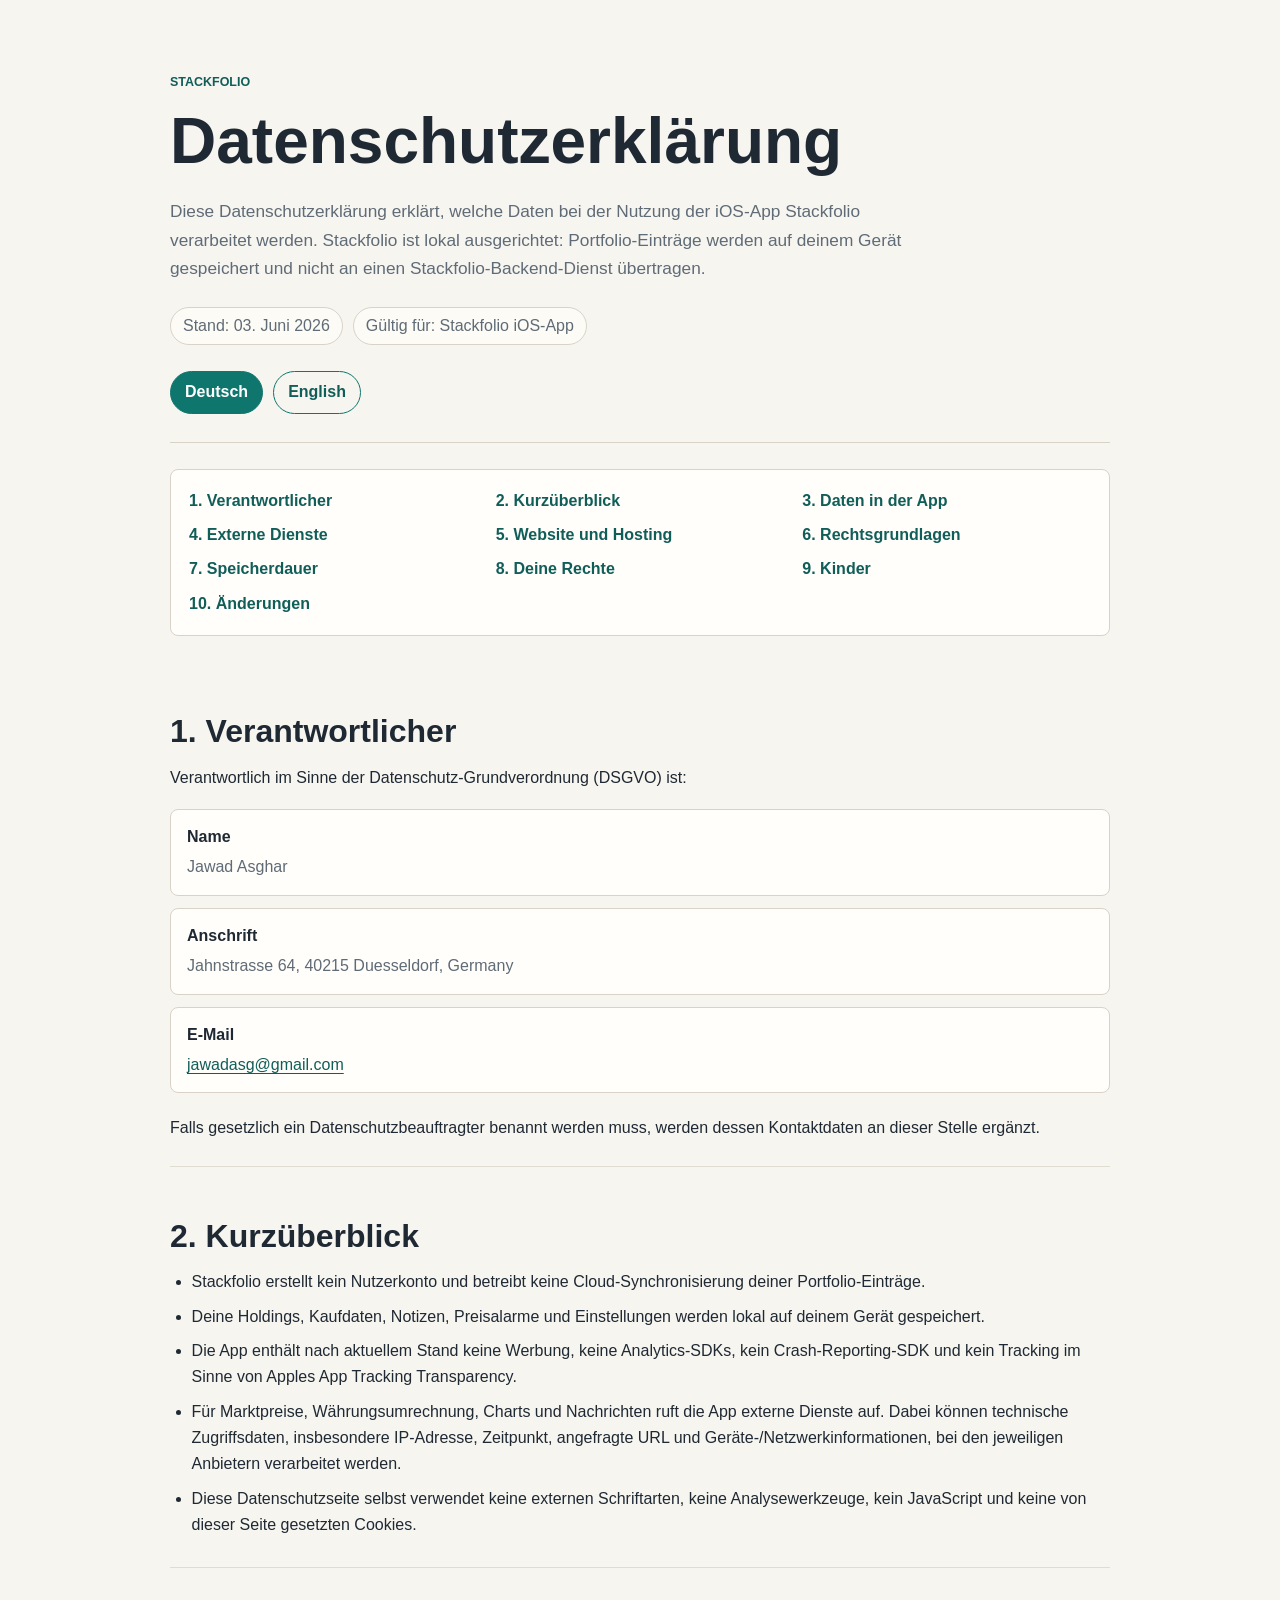
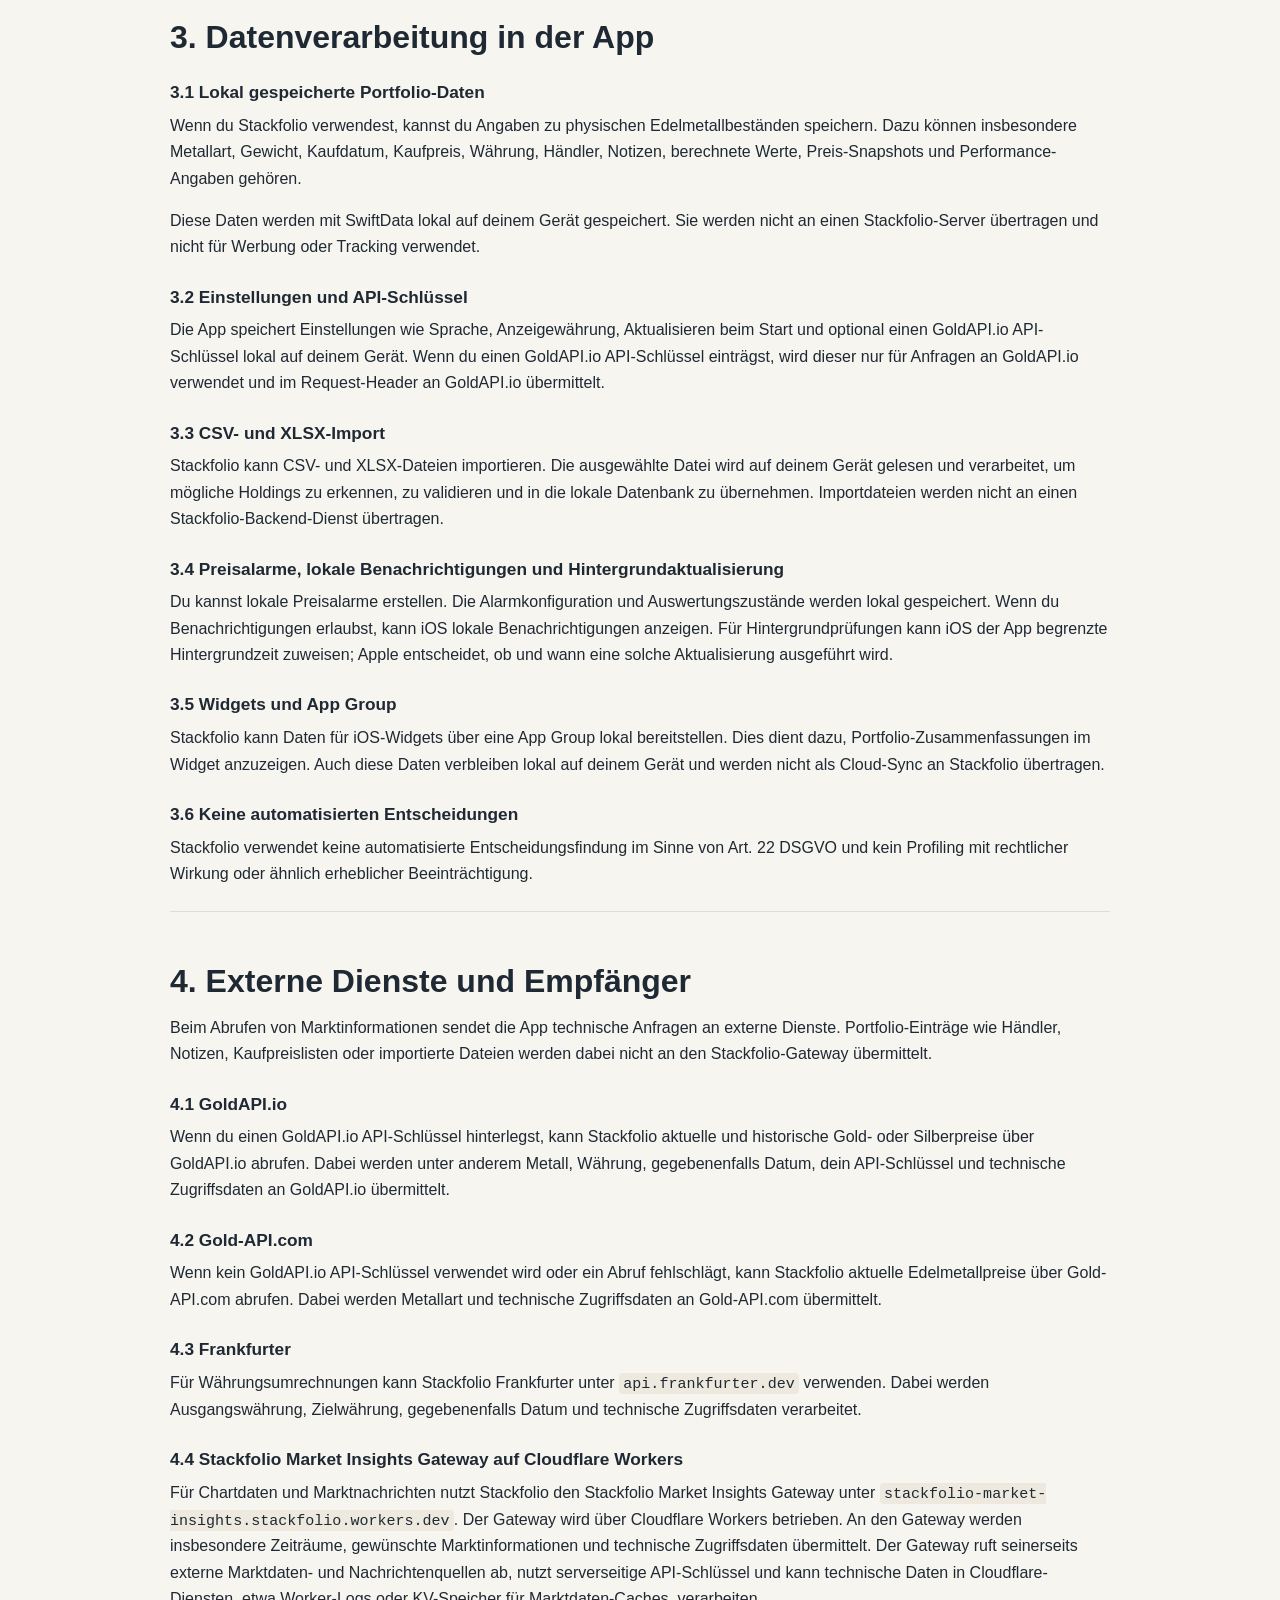
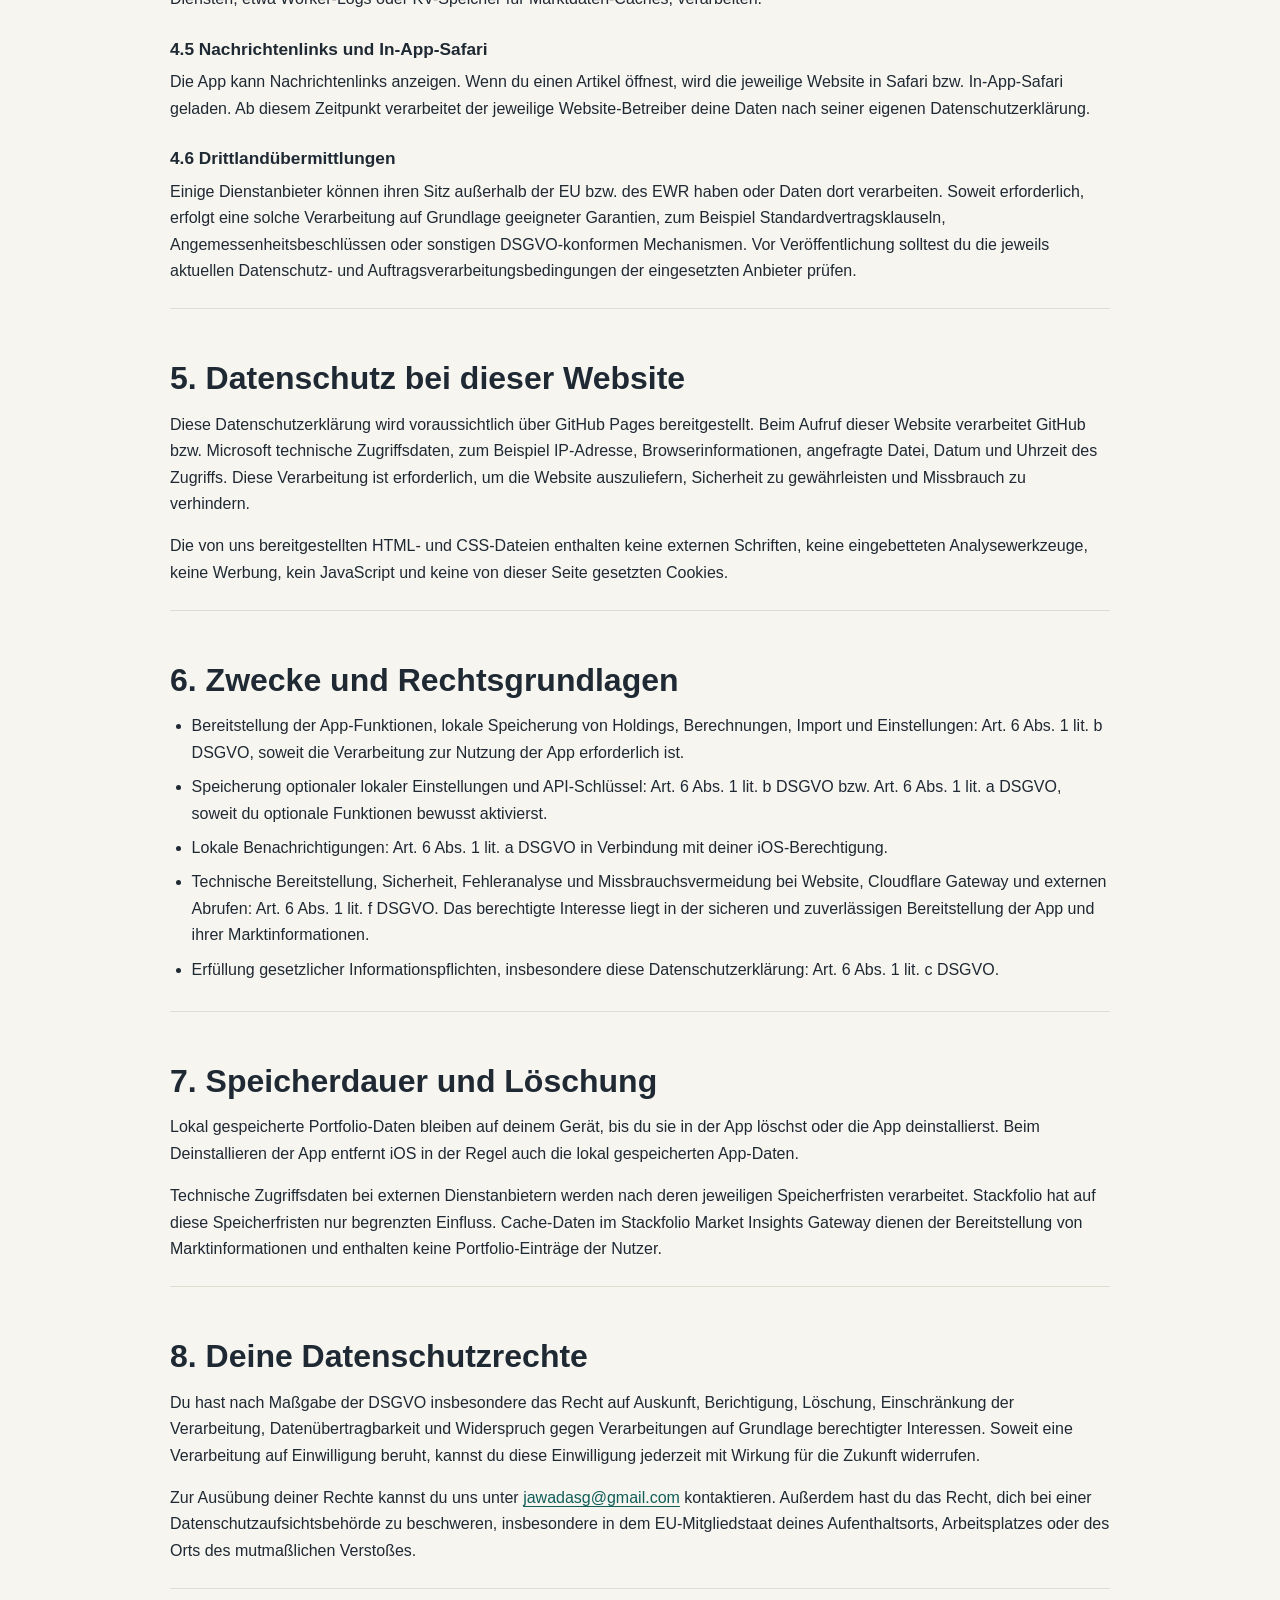
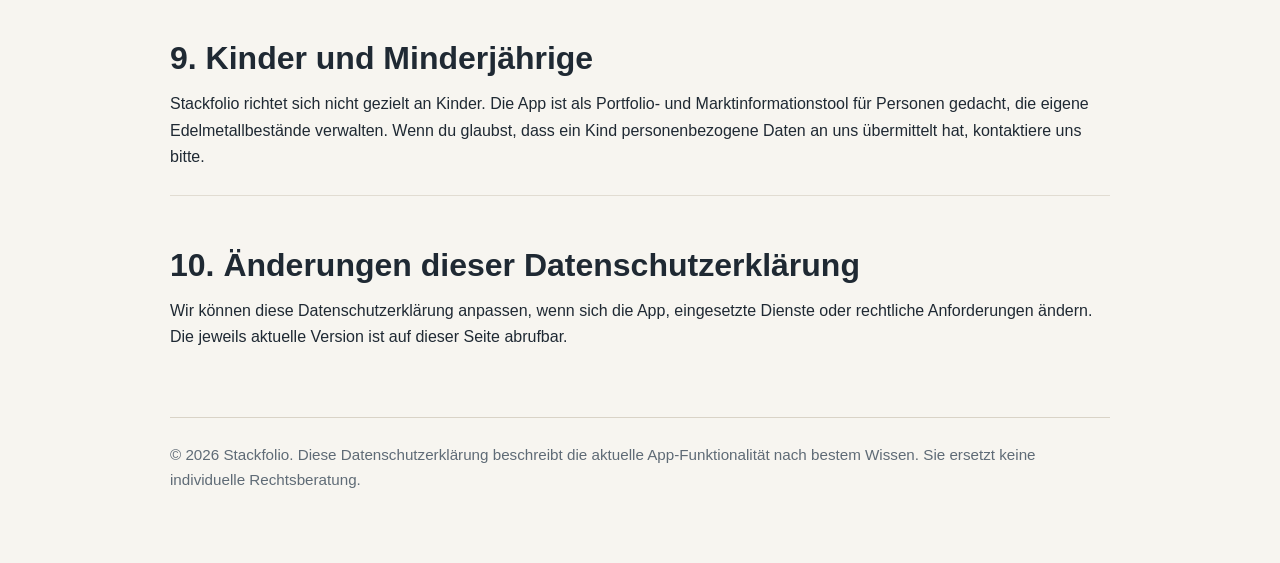
==== privacy.html @ d0174663 "Stackfolio Privacy Stackfolio Privacy Policy" ====
<!doctype html>
<html lang="de">
<head>
  <meta charset="utf-8">
  <meta name="viewport" content="width=device-width, initial-scale=1">
  <title>Datenschutzerklärung - Stackfolio</title>
  <meta name="description" content="Datenschutzerklärung für die iOS-App Stackfolio.">
  <link rel="stylesheet" href="privacy.css">
</head>
<body>
  <main class="page">
    <header class="hero">
      <p class="eyebrow">Stackfolio</p>
      <h1>Datenschutzerklärung</h1>
      <p class="lede">Diese Datenschutzerklärung erklärt, welche Daten bei der Nutzung der iOS-App Stackfolio verarbeitet werden. Stackfolio ist lokal ausgerichtet: Portfolio-Einträge werden auf deinem Gerät gespeichert und nicht an einen Stackfolio-Backend-Dienst übertragen.</p>
      <div class="meta" aria-label="Dokumentinformationen">
        <span class="pill">Stand: 03. Juni 2026</span>
        <span class="pill">Gültig für: Stackfolio iOS-App</span>
      </div>
      <nav class="language-nav" aria-label="Sprache wählen">
        <a href="privacy.html" aria-current="page">Deutsch</a>
        <a href="privacy-en.html" lang="en">English</a>
      </nav>
    </header>

    <nav class="toc" aria-label="Inhaltsverzeichnis">
      <a href="#controller">1. Verantwortlicher</a>
      <a href="#overview">2. Kurzüberblick</a>
      <a href="#app-data">3. Daten in der App</a>
      <a href="#external-services">4. Externe Dienste</a>
      <a href="#hosting">5. Website und Hosting</a>
      <a href="#legal-basis">6. Rechtsgrundlagen</a>
      <a href="#retention">7. Speicherdauer</a>
      <a href="#rights">8. Deine Rechte</a>
      <a href="#children">9. Kinder</a>
      <a href="#changes">10. Änderungen</a>
    </nav>

    <div class="content">
      <section class="section" id="controller">
        <h2>1. Verantwortlicher</h2>
        <p>Verantwortlich im Sinne der Datenschutz-Grundverordnung (DSGVO) ist:</p>
        <dl class="definition-list">
          <div>
            <dt>Name</dt>
            <dd>Jawad Asghar</dd>
          </div>
          <div>
            <dt>Anschrift</dt>
            <dd>Jahnstrasse 64, 40215 Duesseldorf, Germany</dd>
          </div>
          <div>
            <dt>E-Mail</dt>
            <dd><a href="mailto:jawadasg@gmail.com">jawadasg@gmail.com</a></dd>
          </div>
        </dl>
        <p>Falls gesetzlich ein Datenschutzbeauftragter benannt werden muss, werden dessen Kontaktdaten an dieser Stelle ergänzt.</p>
      </section>

      <section class="section" id="overview">
        <h2>2. Kurzüberblick</h2>
        <ul>
          <li>Stackfolio erstellt kein Nutzerkonto und betreibt keine Cloud-Synchronisierung deiner Portfolio-Einträge.</li>
          <li>Deine Holdings, Kaufdaten, Notizen, Preisalarme und Einstellungen werden lokal auf deinem Gerät gespeichert.</li>
          <li>Die App enthält nach aktuellem Stand keine Werbung, keine Analytics-SDKs, kein Crash-Reporting-SDK und kein Tracking im Sinne von Apples App Tracking Transparency.</li>
          <li>Für Marktpreise, Währungsumrechnung, Charts und Nachrichten ruft die App externe Dienste auf. Dabei können technische Zugriffsdaten, insbesondere IP-Adresse, Zeitpunkt, angefragte URL und Geräte-/Netzwerkinformationen, bei den jeweiligen Anbietern verarbeitet werden.</li>
          <li>Diese Datenschutzseite selbst verwendet keine externen Schriftarten, keine Analysewerkzeuge, kein JavaScript und keine von dieser Seite gesetzten Cookies.</li>
        </ul>
      </section>

      <section class="section" id="app-data">
        <h2>3. Datenverarbeitung in der App</h2>

        <h3>3.1 Lokal gespeicherte Portfolio-Daten</h3>
        <p>Wenn du Stackfolio verwendest, kannst du Angaben zu physischen Edelmetallbeständen speichern. Dazu können insbesondere Metallart, Gewicht, Kaufdatum, Kaufpreis, Währung, Händler, Notizen, berechnete Werte, Preis-Snapshots und Performance-Angaben gehören.</p>
        <p>Diese Daten werden mit SwiftData lokal auf deinem Gerät gespeichert. Sie werden nicht an einen Stackfolio-Server übertragen und nicht für Werbung oder Tracking verwendet.</p>

        <h3>3.2 Einstellungen und API-Schlüssel</h3>
        <p>Die App speichert Einstellungen wie Sprache, Anzeigewährung, Aktualisieren beim Start und optional einen GoldAPI.io API-Schlüssel lokal auf deinem Gerät. Wenn du einen GoldAPI.io API-Schlüssel einträgst, wird dieser nur für Anfragen an GoldAPI.io verwendet und im Request-Header an GoldAPI.io übermittelt.</p>

        <h3>3.3 CSV- und XLSX-Import</h3>
        <p>Stackfolio kann CSV- und XLSX-Dateien importieren. Die ausgewählte Datei wird auf deinem Gerät gelesen und verarbeitet, um mögliche Holdings zu erkennen, zu validieren und in die lokale Datenbank zu übernehmen. Importdateien werden nicht an einen Stackfolio-Backend-Dienst übertragen.</p>

        <h3>3.4 Preisalarme, lokale Benachrichtigungen und Hintergrundaktualisierung</h3>
        <p>Du kannst lokale Preisalarme erstellen. Die Alarmkonfiguration und Auswertungszustände werden lokal gespeichert. Wenn du Benachrichtigungen erlaubst, kann iOS lokale Benachrichtigungen anzeigen. Für Hintergrundprüfungen kann iOS der App begrenzte Hintergrundzeit zuweisen; Apple entscheidet, ob und wann eine solche Aktualisierung ausgeführt wird.</p>

        <h3>3.5 Widgets und App Group</h3>
        <p>Stackfolio kann Daten für iOS-Widgets über eine App Group lokal bereitstellen. Dies dient dazu, Portfolio-Zusammenfassungen im Widget anzuzeigen. Auch diese Daten verbleiben lokal auf deinem Gerät und werden nicht als Cloud-Sync an Stackfolio übertragen.</p>

        <h3>3.6 Keine automatisierten Entscheidungen</h3>
        <p>Stackfolio verwendet keine automatisierte Entscheidungsfindung im Sinne von Art. 22 DSGVO und kein Profiling mit rechtlicher Wirkung oder ähnlich erheblicher Beeinträchtigung.</p>
      </section>

      <section class="section" id="external-services">
        <h2>4. Externe Dienste und Empfänger</h2>
        <p>Beim Abrufen von Marktinformationen sendet die App technische Anfragen an externe Dienste. Portfolio-Einträge wie Händler, Notizen, Kaufpreislisten oder importierte Dateien werden dabei nicht an den Stackfolio-Gateway übermittelt.</p>

        <h3>4.1 GoldAPI.io</h3>
        <p>Wenn du einen GoldAPI.io API-Schlüssel hinterlegst, kann Stackfolio aktuelle und historische Gold- oder Silberpreise über GoldAPI.io abrufen. Dabei werden unter anderem Metall, Währung, gegebenenfalls Datum, dein API-Schlüssel und technische Zugriffsdaten an GoldAPI.io übermittelt.</p>

        <h3>4.2 Gold-API.com</h3>
        <p>Wenn kein GoldAPI.io API-Schlüssel verwendet wird oder ein Abruf fehlschlägt, kann Stackfolio aktuelle Edelmetallpreise über Gold-API.com abrufen. Dabei werden Metallart und technische Zugriffsdaten an Gold-API.com übermittelt.</p>

        <h3>4.3 Frankfurter</h3>
        <p>Für Währungsumrechnungen kann Stackfolio Frankfurter unter <code>api.frankfurter.dev</code> verwenden. Dabei werden Ausgangswährung, Zielwährung, gegebenenfalls Datum und technische Zugriffsdaten verarbeitet.</p>

        <h3>4.4 Stackfolio Market Insights Gateway auf Cloudflare Workers</h3>
        <p>Für Chartdaten und Marktnachrichten nutzt Stackfolio den Stackfolio Market Insights Gateway unter <code>stackfolio-market-insights.stackfolio.workers.dev</code>. Der Gateway wird über Cloudflare Workers betrieben. An den Gateway werden insbesondere Zeiträume, gewünschte Marktinformationen und technische Zugriffsdaten übermittelt. Der Gateway ruft seinerseits externe Marktdaten- und Nachrichtenquellen ab, nutzt serverseitige API-Schlüssel und kann technische Daten in Cloudflare-Diensten, etwa Worker-Logs oder KV-Speicher für Marktdaten-Caches, verarbeiten.</p>

        <h3>4.5 Nachrichtenlinks und In-App-Safari</h3>
        <p>Die App kann Nachrichtenlinks anzeigen. Wenn du einen Artikel öffnest, wird die jeweilige Website in Safari bzw. In-App-Safari geladen. Ab diesem Zeitpunkt verarbeitet der jeweilige Website-Betreiber deine Daten nach seiner eigenen Datenschutzerklärung.</p>

        <h3>4.6 Drittlandübermittlungen</h3>
        <p>Einige Dienstanbieter können ihren Sitz außerhalb der EU bzw. des EWR haben oder Daten dort verarbeiten. Soweit erforderlich, erfolgt eine solche Verarbeitung auf Grundlage geeigneter Garantien, zum Beispiel Standardvertragsklauseln, Angemessenheitsbeschlüssen oder sonstigen DSGVO-konformen Mechanismen. Vor Veröffentlichung solltest du die jeweils aktuellen Datenschutz- und Auftragsverarbeitungsbedingungen der eingesetzten Anbieter prüfen.</p>
      </section>

      <section class="section" id="hosting">
        <h2>5. Datenschutz bei dieser Website</h2>
        <p>Diese Datenschutzerklärung wird voraussichtlich über GitHub Pages bereitgestellt. Beim Aufruf dieser Website verarbeitet GitHub bzw. Microsoft technische Zugriffsdaten, zum Beispiel IP-Adresse, Browserinformationen, angefragte Datei, Datum und Uhrzeit des Zugriffs. Diese Verarbeitung ist erforderlich, um die Website auszuliefern, Sicherheit zu gewährleisten und Missbrauch zu verhindern.</p>
        <p>Die von uns bereitgestellten HTML- und CSS-Dateien enthalten keine externen Schriften, keine eingebetteten Analysewerkzeuge, keine Werbung, kein JavaScript und keine von dieser Seite gesetzten Cookies.</p>
      </section>

      <section class="section" id="legal-basis">
        <h2>6. Zwecke und Rechtsgrundlagen</h2>
        <ul>
          <li>Bereitstellung der App-Funktionen, lokale Speicherung von Holdings, Berechnungen, Import und Einstellungen: Art. 6 Abs. 1 lit. b DSGVO, soweit die Verarbeitung zur Nutzung der App erforderlich ist.</li>
          <li>Speicherung optionaler lokaler Einstellungen und API-Schlüssel: Art. 6 Abs. 1 lit. b DSGVO bzw. Art. 6 Abs. 1 lit. a DSGVO, soweit du optionale Funktionen bewusst aktivierst.</li>
          <li>Lokale Benachrichtigungen: Art. 6 Abs. 1 lit. a DSGVO in Verbindung mit deiner iOS-Berechtigung.</li>
          <li>Technische Bereitstellung, Sicherheit, Fehleranalyse und Missbrauchsvermeidung bei Website, Cloudflare Gateway und externen Abrufen: Art. 6 Abs. 1 lit. f DSGVO. Das berechtigte Interesse liegt in der sicheren und zuverlässigen Bereitstellung der App und ihrer Marktinformationen.</li>
          <li>Erfüllung gesetzlicher Informationspflichten, insbesondere diese Datenschutzerklärung: Art. 6 Abs. 1 lit. c DSGVO.</li>
        </ul>
      </section>

      <section class="section" id="retention">
        <h2>7. Speicherdauer und Löschung</h2>
        <p>Lokal gespeicherte Portfolio-Daten bleiben auf deinem Gerät, bis du sie in der App löschst oder die App deinstallierst. Beim Deinstallieren der App entfernt iOS in der Regel auch die lokal gespeicherten App-Daten.</p>
        <p>Technische Zugriffsdaten bei externen Dienstanbietern werden nach deren jeweiligen Speicherfristen verarbeitet. Stackfolio hat auf diese Speicherfristen nur begrenzten Einfluss. Cache-Daten im Stackfolio Market Insights Gateway dienen der Bereitstellung von Marktinformationen und enthalten keine Portfolio-Einträge der Nutzer.</p>
      </section>

      <section class="section" id="rights">
        <h2>8. Deine Datenschutzrechte</h2>
        <p>Du hast nach Maßgabe der DSGVO insbesondere das Recht auf Auskunft, Berichtigung, Löschung, Einschränkung der Verarbeitung, Datenübertragbarkeit und Widerspruch gegen Verarbeitungen auf Grundlage berechtigter Interessen. Soweit eine Verarbeitung auf Einwilligung beruht, kannst du diese Einwilligung jederzeit mit Wirkung für die Zukunft widerrufen.</p>
        <p>Zur Ausübung deiner Rechte kannst du uns unter <a href="mailto:jawadasg@gmail.com">jawadasg@gmail.com</a> kontaktieren. Außerdem hast du das Recht, dich bei einer Datenschutzaufsichtsbehörde zu beschweren, insbesondere in dem EU-Mitgliedstaat deines Aufenthaltsorts, Arbeitsplatzes oder des Orts des mutmaßlichen Verstoßes.</p>
      </section>

      <section class="section" id="children">
        <h2>9. Kinder und Minderjährige</h2>
        <p>Stackfolio richtet sich nicht gezielt an Kinder. Die App ist als Portfolio- und Marktinformationstool für Personen gedacht, die eigene Edelmetallbestände verwalten. Wenn du glaubst, dass ein Kind personenbezogene Daten an uns übermittelt hat, kontaktiere uns bitte.</p>
      </section>

      <section class="section" id="changes">
        <h2>10. Änderungen dieser Datenschutzerklärung</h2>
        <p>Wir können diese Datenschutzerklärung anpassen, wenn sich die App, eingesetzte Dienste oder rechtliche Anforderungen ändern. Die jeweils aktuelle Version ist auf dieser Seite abrufbar.</p>
      </section>
    </div>

    <footer>
      <p>© 2026 Stackfolio. Diese Datenschutzerklärung beschreibt die aktuelle App-Funktionalität nach bestem Wissen. Sie ersetzt keine individuelle Rechtsberatung.</p>
    </footer>
  </main>
</body>
</html>
---- privacy.css ----
:root {
  color-scheme: light;
  --bg: #f7f5f0;
  --surface: #fffefa;
  --text: #1f2933;
  --muted: #5f6b76;
  --line: #d9d3c7;
  --accent: #0f766e;
  --accent-strong: #115e59;
  --warning-bg: #fff7db;
  --warning-border: #e4bd45;
  --code-bg: #eee9df;
}

* {
  box-sizing: border-box;
}

html {
  scroll-behavior: smooth;
}

body {
  margin: 0;
  background: var(--bg);
  color: var(--text);
  font-family: -apple-system, BlinkMacSystemFont, "Segoe UI", sans-serif;
  font-size: 16px;
  line-height: 1.65;
}

a {
  color: var(--accent-strong);
  text-decoration-thickness: 0.08em;
  text-underline-offset: 0.16em;
}

a:focus-visible,
button:focus-visible {
  outline: 3px solid rgba(15, 118, 110, 0.35);
  outline-offset: 3px;
}

.page {
  width: min(100%, 980px);
  margin: 0 auto;
  padding: 32px 20px 56px;
}

.hero {
  padding: 40px 0 28px;
  border-bottom: 1px solid var(--line);
}

.eyebrow {
  margin: 0 0 10px;
  color: var(--accent-strong);
  font-size: 0.78rem;
  font-weight: 700;
  letter-spacing: 0;
  text-transform: uppercase;
}

h1,
h2,
h3 {
  line-height: 1.2;
  letter-spacing: 0;
}

h1 {
  max-width: 760px;
  margin: 0;
  font-size: clamp(2.2rem, 6vw, 4rem);
}

h2 {
  margin: 44px 0 14px;
  padding-top: 6px;
  font-size: clamp(1.45rem, 3vw, 2rem);
}

h3 {
  margin: 26px 0 10px;
  font-size: 1.08rem;
}

p {
  margin: 0 0 16px;
}

ul {
  margin: 0 0 20px;
  padding-left: 1.35rem;
}

li + li {
  margin-top: 8px;
}

.lede {
  max-width: 760px;
  margin-top: 18px;
  color: var(--muted);
  font-size: 1.08rem;
}

.meta {
  display: flex;
  flex-wrap: wrap;
  gap: 10px;
  margin-top: 24px;
  color: var(--muted);
}

.pill {
  display: inline-flex;
  align-items: center;
  min-height: 34px;
  padding: 5px 12px;
  border: 1px solid var(--line);
  border-radius: 999px;
  background: rgba(255, 254, 250, 0.7);
}

.language-nav {
  display: flex;
  flex-wrap: wrap;
  gap: 10px;
  margin-top: 26px;
}

.language-nav a {
  display: inline-flex;
  align-items: center;
  min-height: 40px;
  padding: 7px 14px;
  border: 1px solid var(--accent);
  border-radius: 999px;
  color: var(--accent-strong);
  font-weight: 700;
  text-decoration: none;
}

.language-nav a[aria-current="page"] {
  background: var(--accent);
  color: #ffffff;
}

.content {
  padding-top: 18px;
}

.section {
  padding-bottom: 8px;
  border-bottom: 1px solid rgba(217, 211, 199, 0.72);
}

.section:last-child {
  border-bottom: 0;
}

.toc {
  display: grid;
  grid-template-columns: repeat(auto-fit, minmax(220px, 1fr));
  gap: 8px 18px;
  margin: 26px 0 8px;
  padding: 18px;
  border: 1px solid var(--line);
  border-radius: 8px;
  background: var(--surface);
}

.toc a {
  font-weight: 650;
  text-decoration: none;
}

.definition-list {
  display: grid;
  gap: 12px;
  margin: 18px 0 22px;
}

.definition-list div {
  padding: 14px 16px;
  border: 1px solid var(--line);
  border-radius: 8px;
  background: var(--surface);
}

.definition-list dt {
  margin: 0 0 4px;
  font-weight: 700;
}

.definition-list dd {
  margin: 0;
  color: var(--muted);
}

code {
  padding: 0.1em 0.28em;
  border-radius: 4px;
  background: var(--code-bg);
  font-family: ui-monospace, SFMono-Regular, Menlo, Consolas, monospace;
  font-size: 0.94em;
}

footer {
  margin-top: 42px;
  padding-top: 24px;
  border-top: 1px solid var(--line);
  color: var(--muted);
  font-size: 0.95rem;
}

@media (max-width: 640px) {
  .page {
    padding: 22px 16px 42px;
  }

  .hero {
    padding-top: 22px;
  }

  .meta,
  .language-nav {
    align-items: stretch;
    flex-direction: column;
  }

  .pill,
  .language-nav a {
    justify-content: center;
    width: 100%;
  }

  .toc {
    grid-template-columns: 1fr;
  }
}
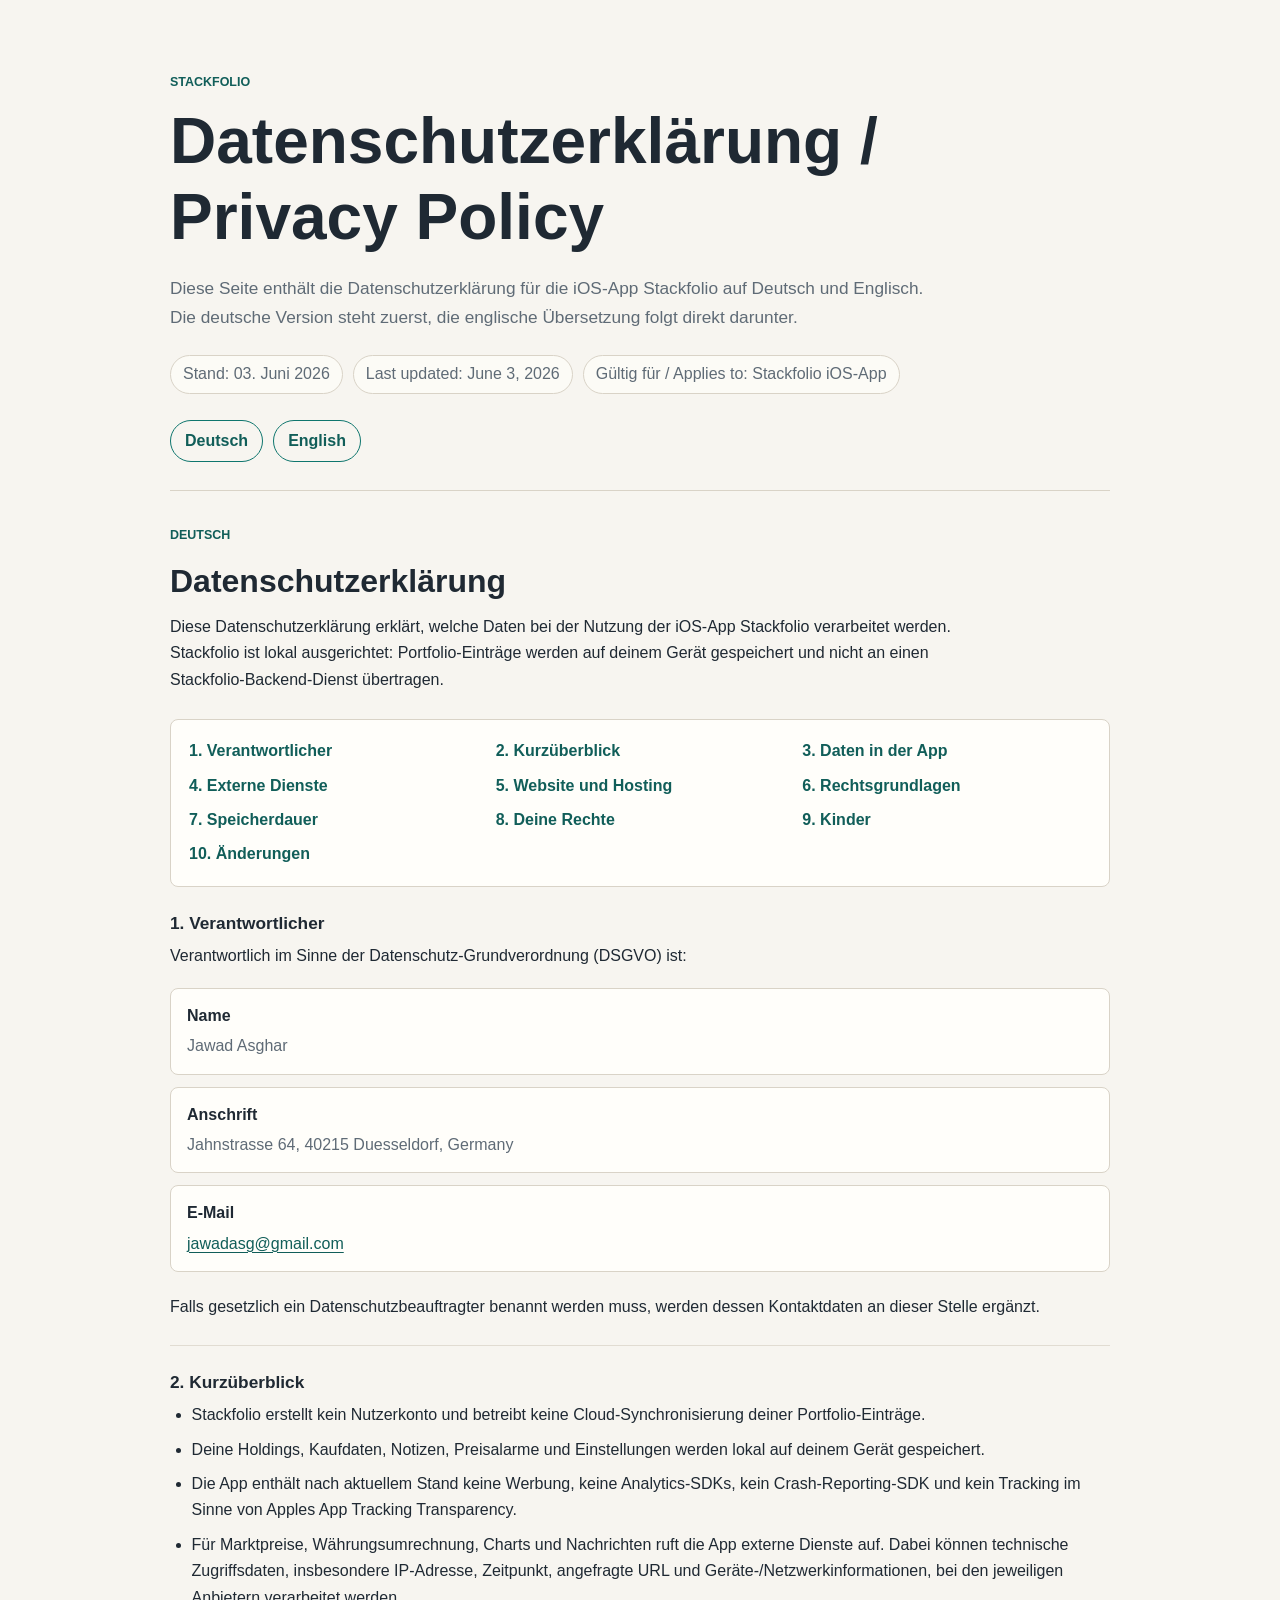
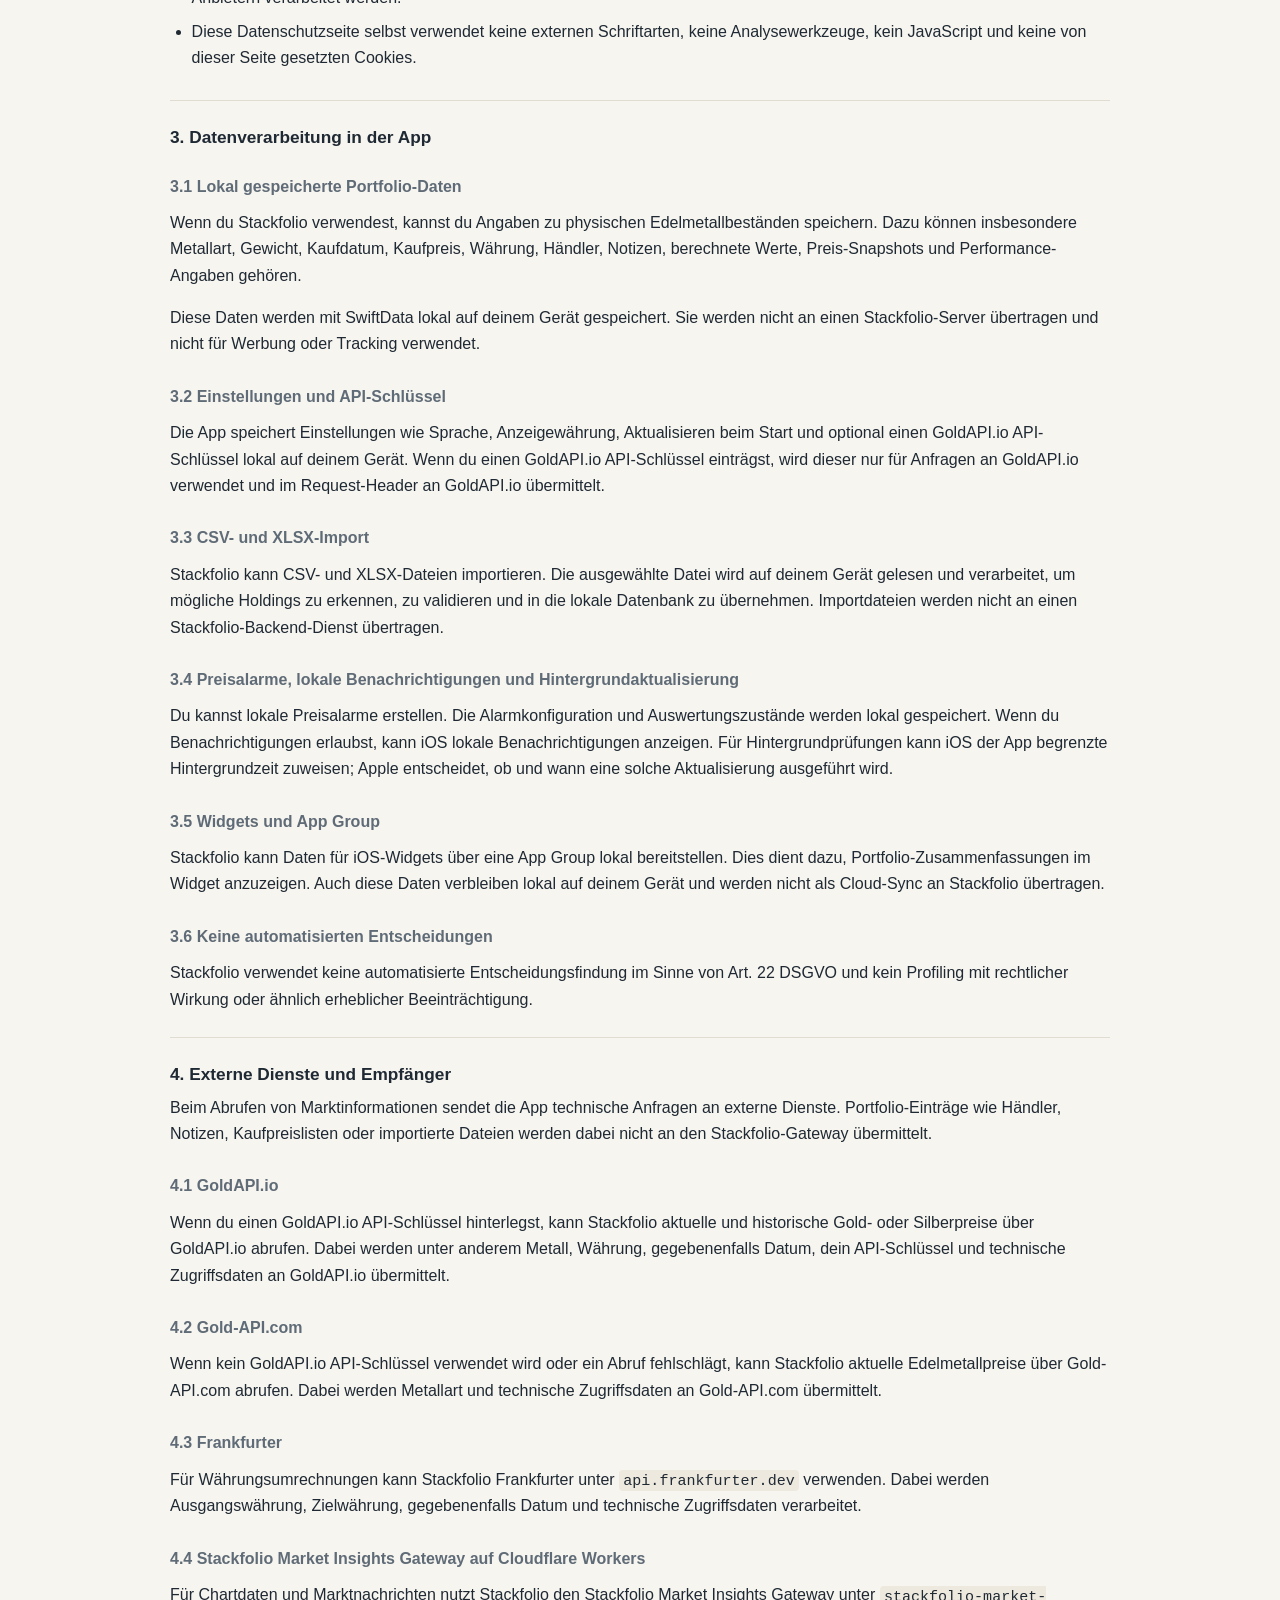
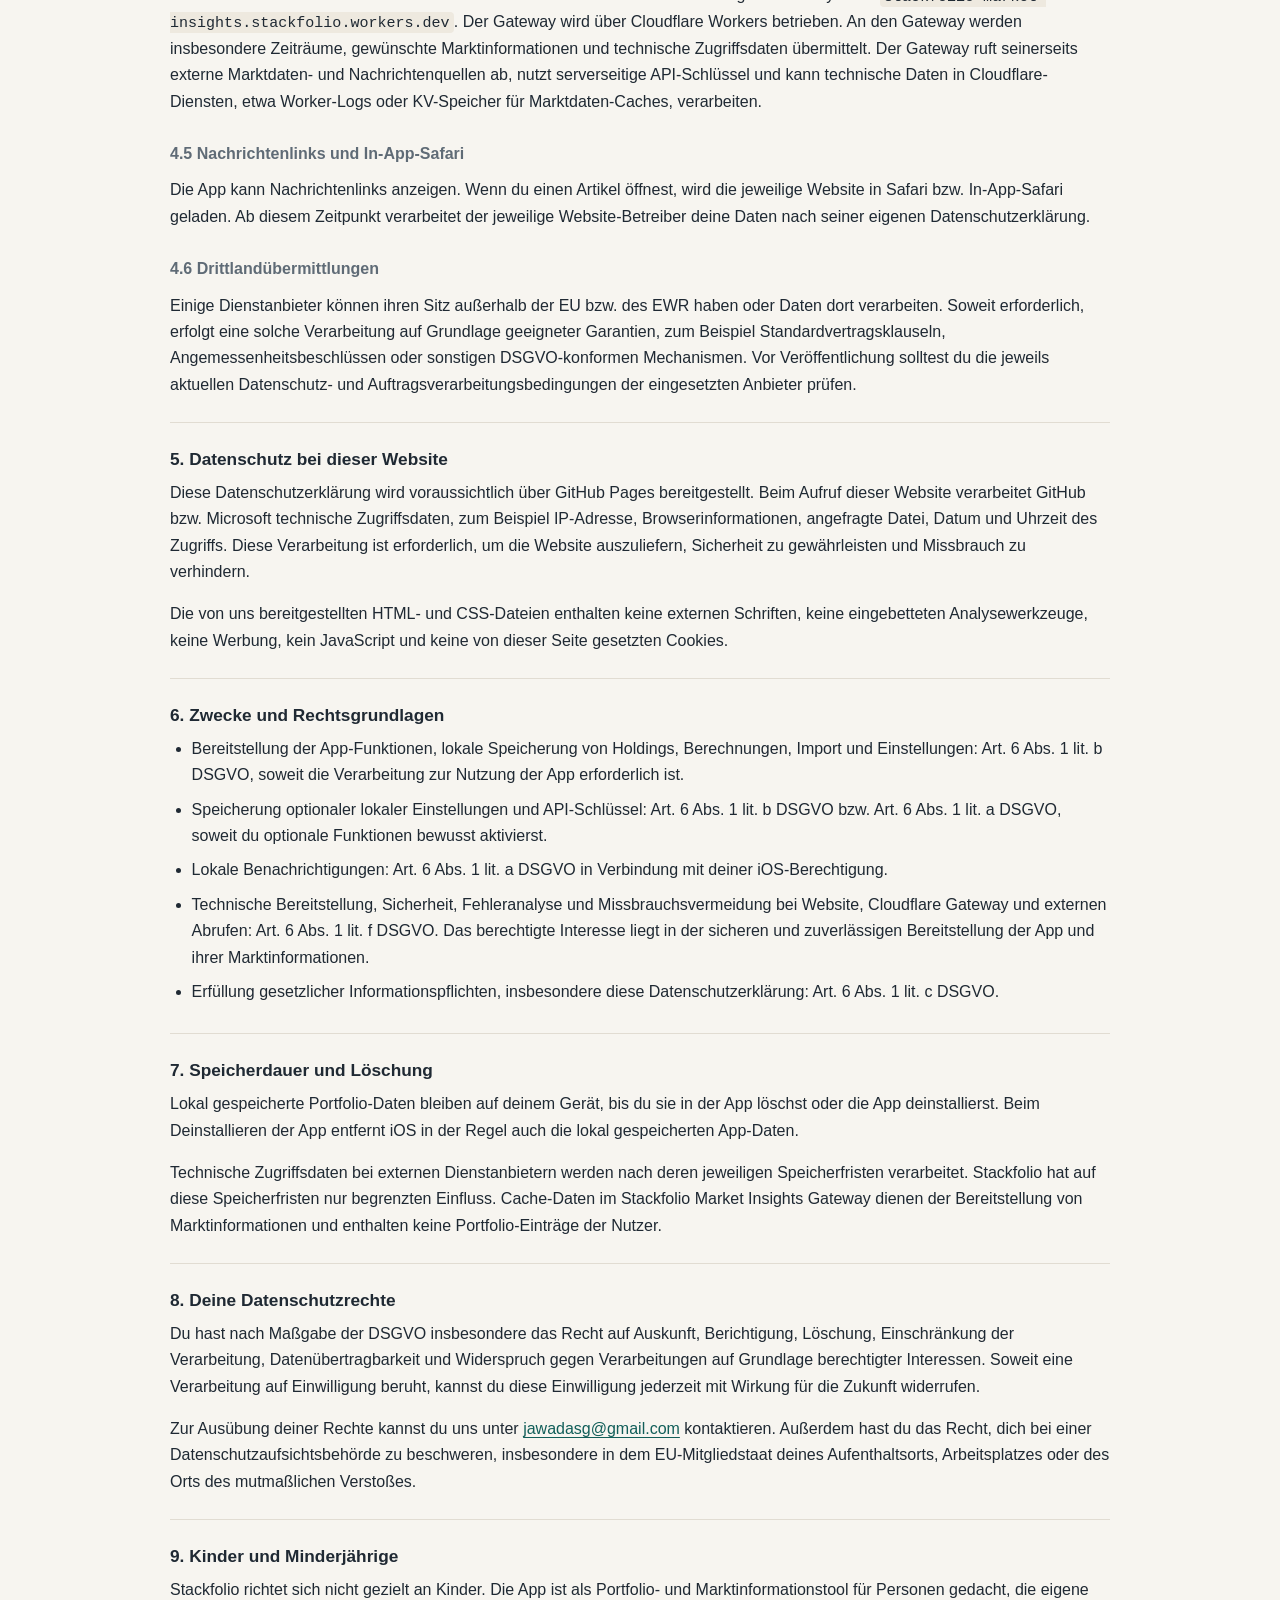
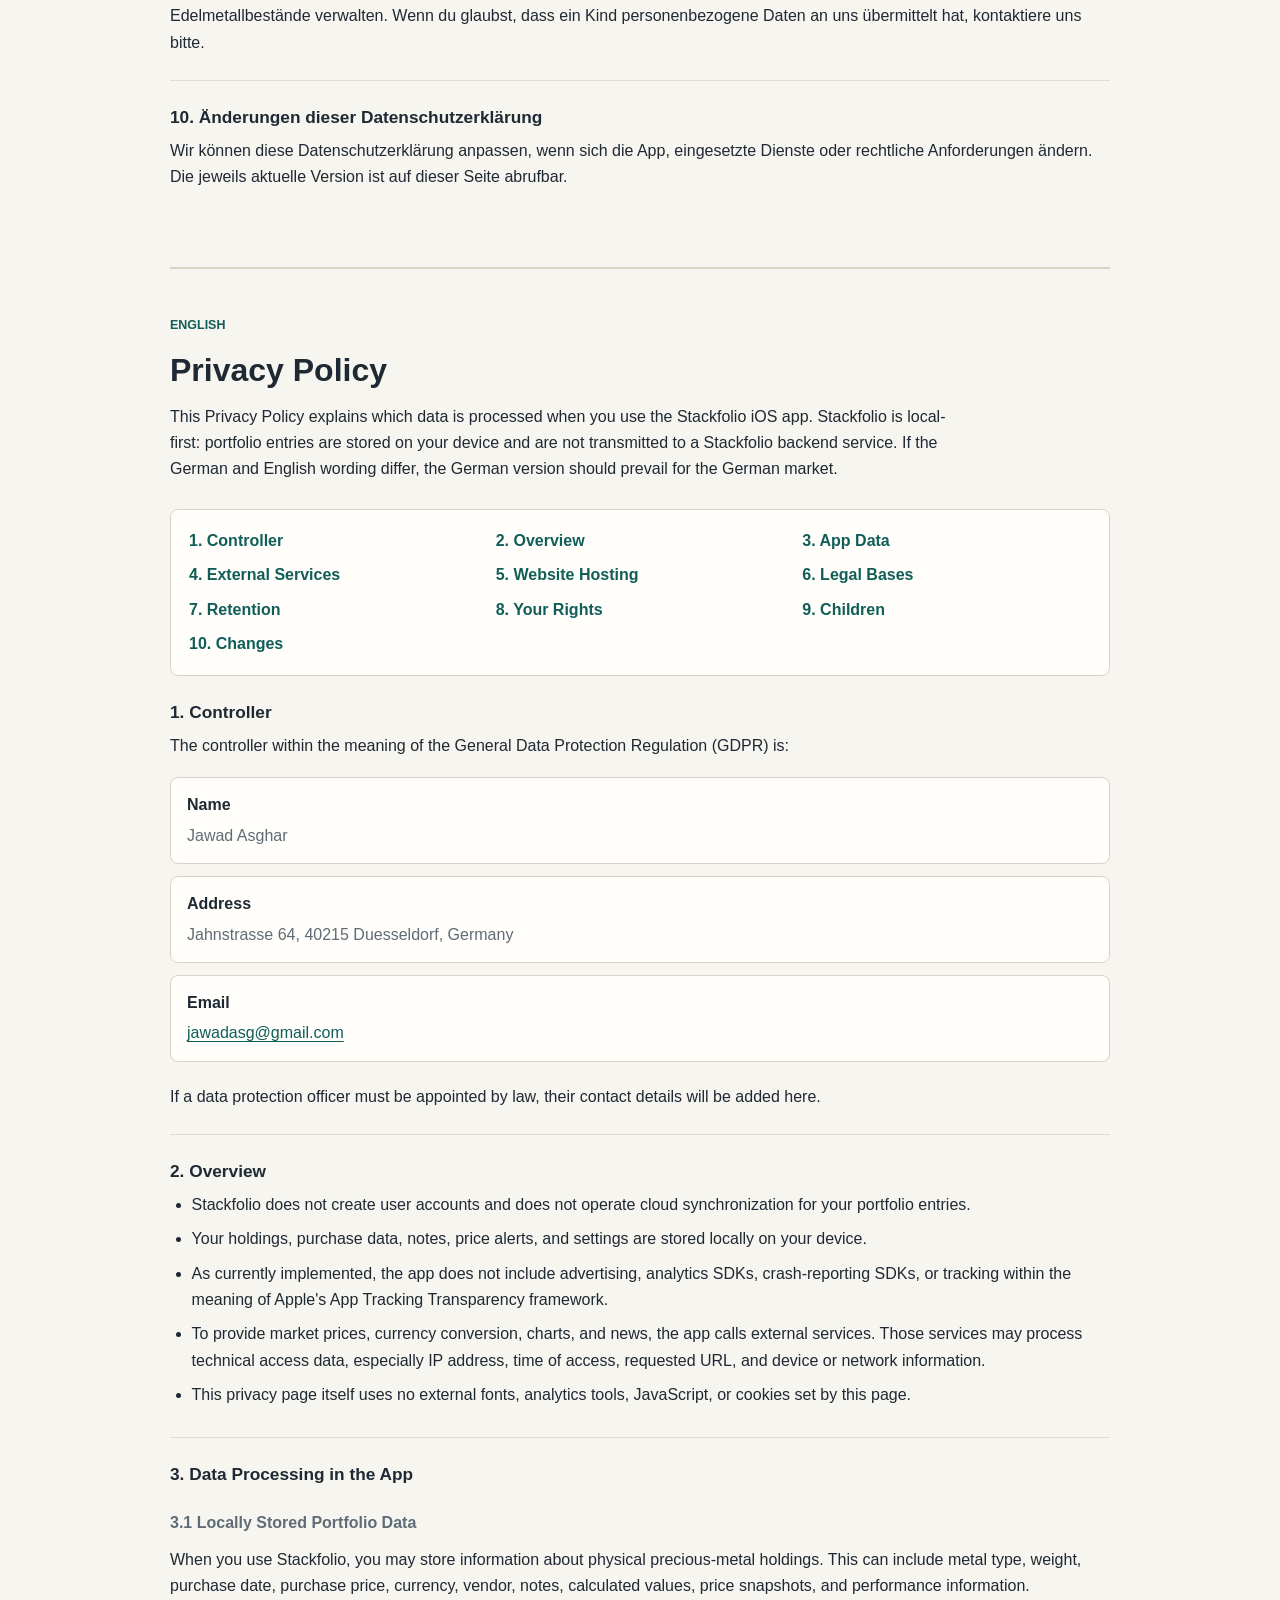
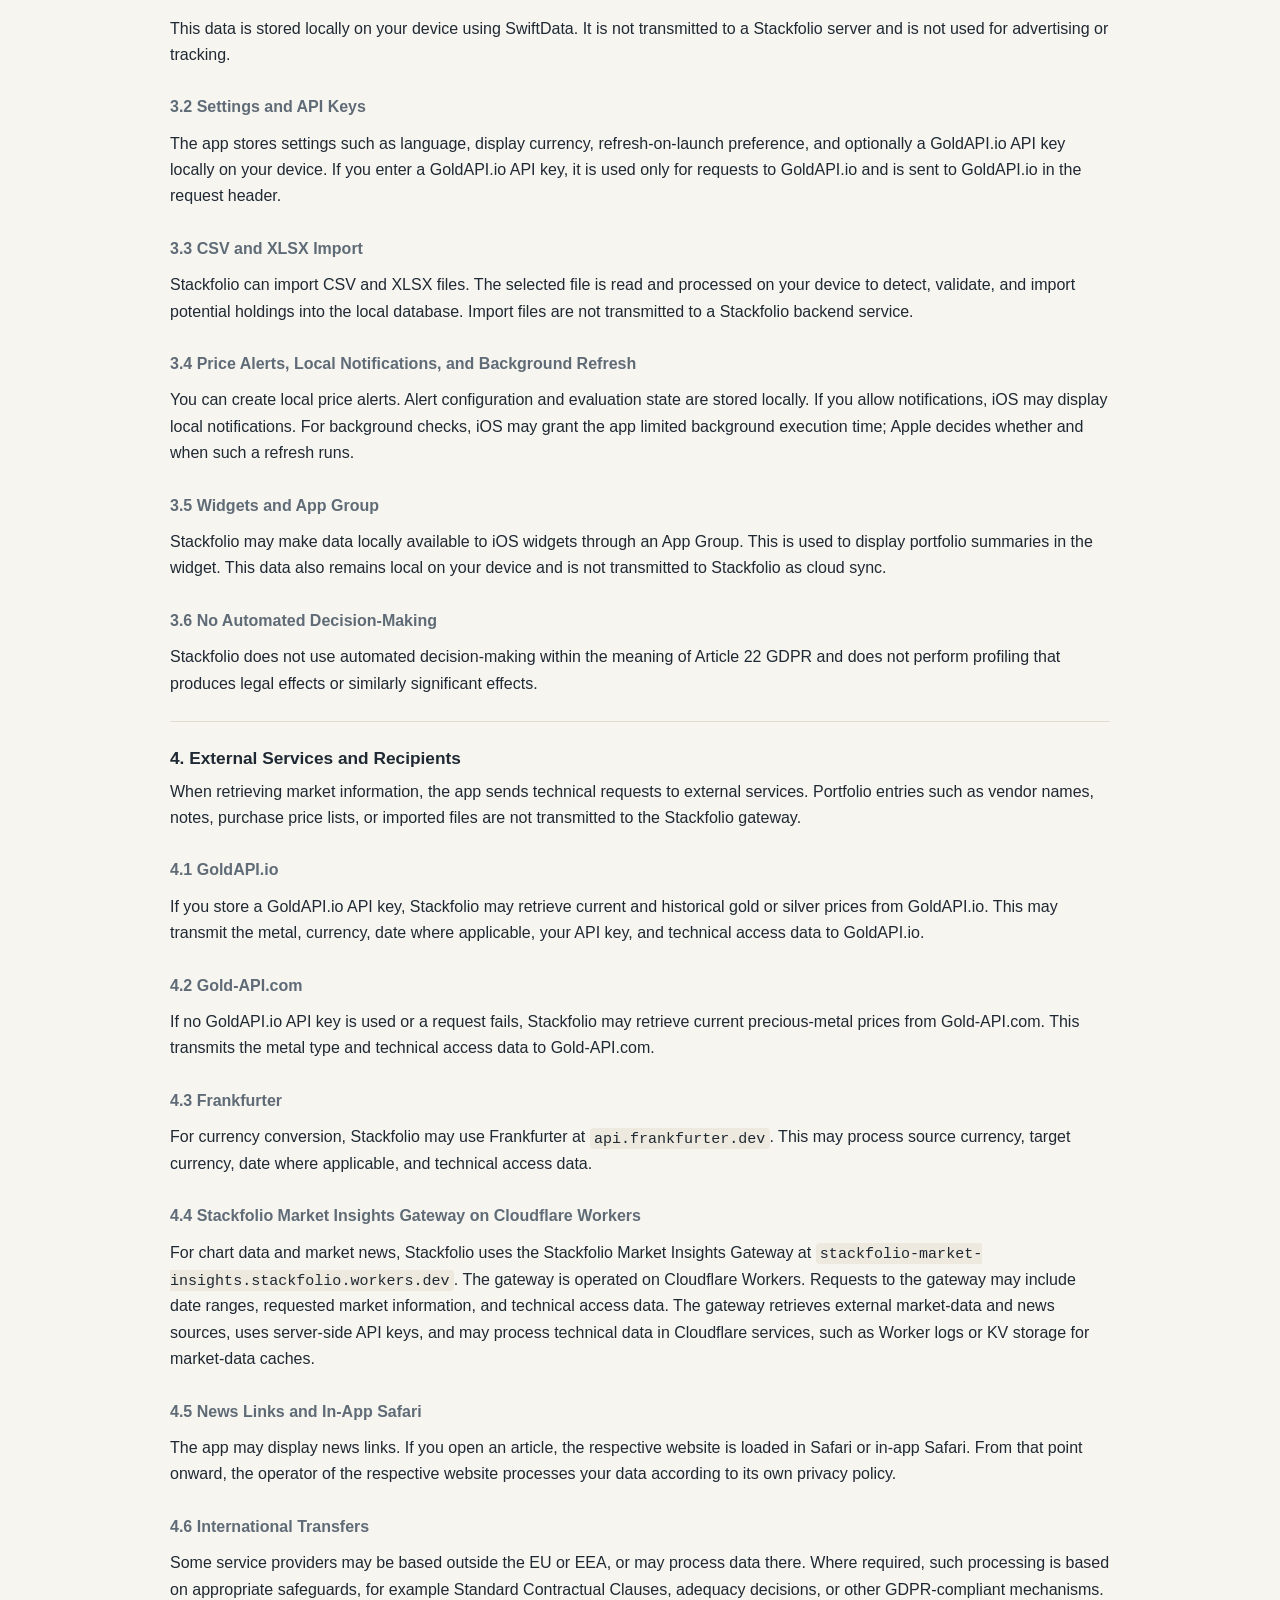
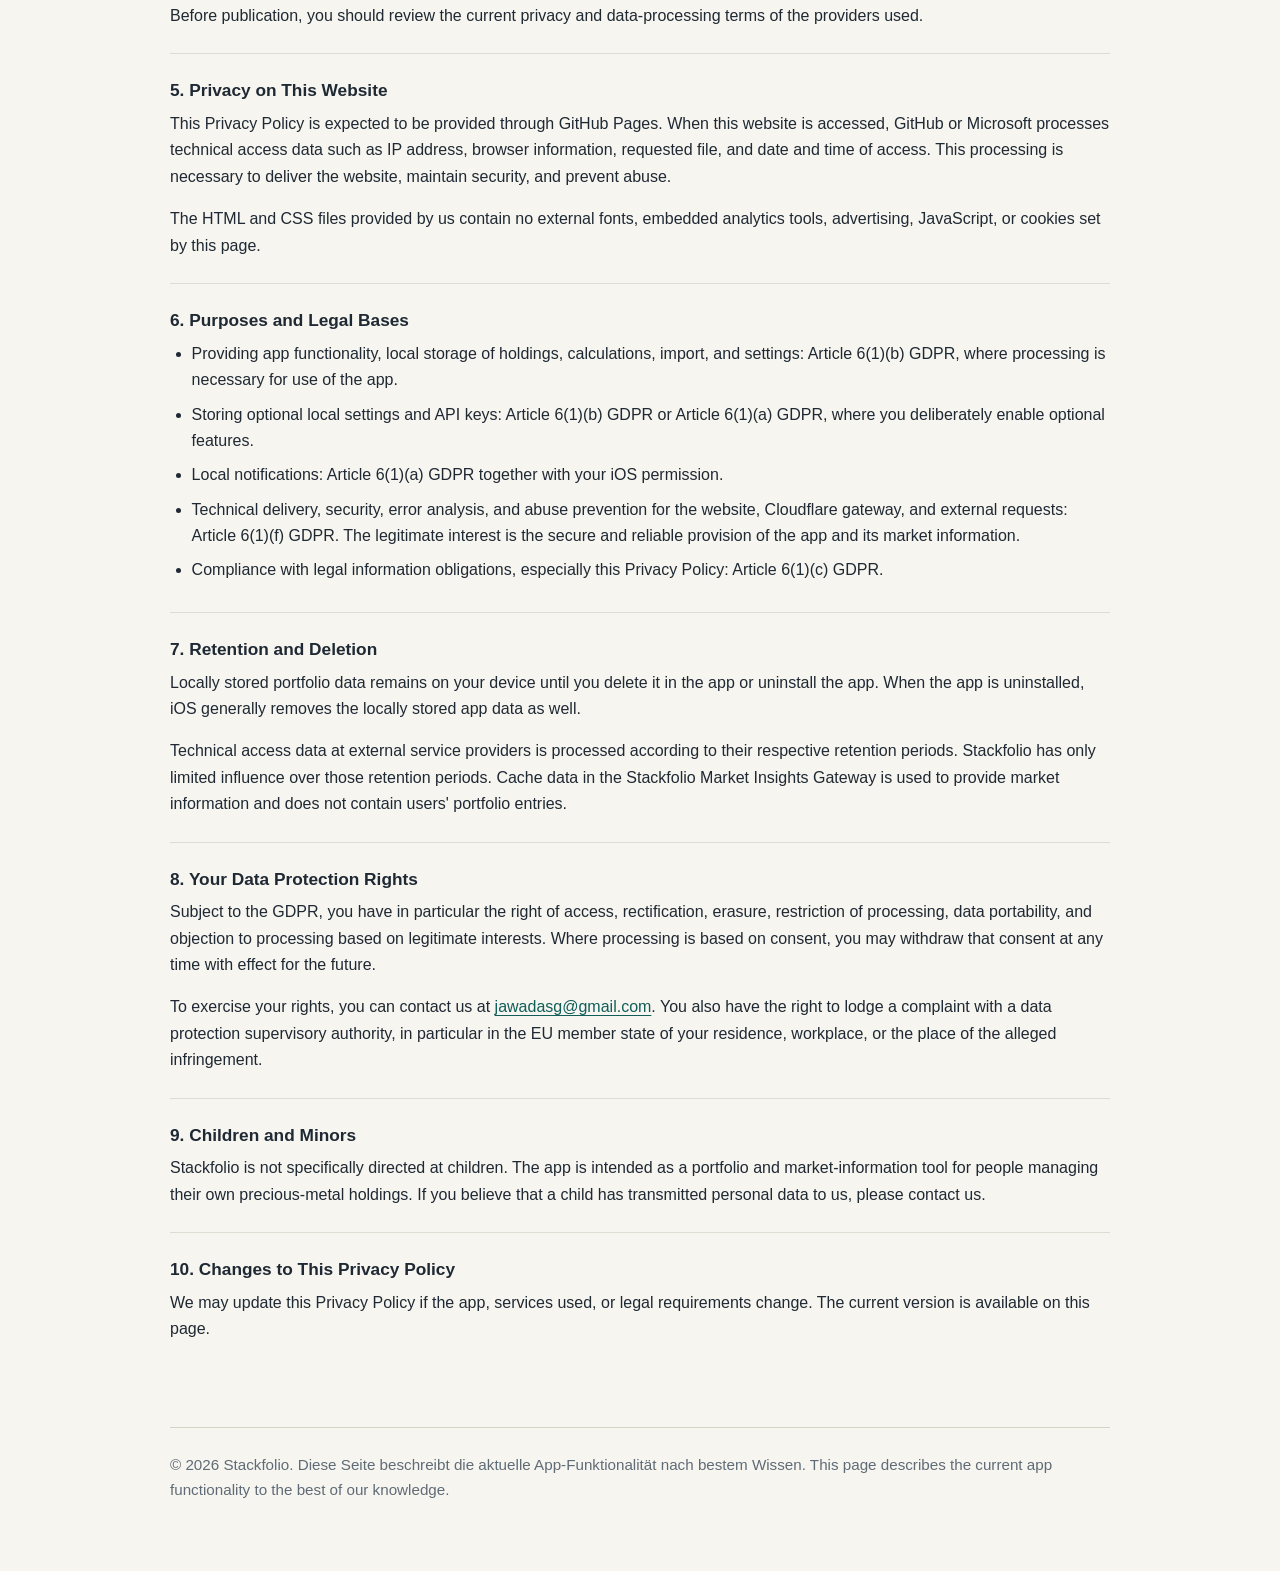
==== commit 0f07db4c: "v.1.1 Stackfolio Privacy Policy DE and EN" ====
--- a/privacy.html
+++ b/privacy.html
@@ -3,42 +3,49 @@
 <head>
   <meta charset="utf-8">
   <meta name="viewport" content="width=device-width, initial-scale=1">
-  <title>Datenschutzerklärung - Stackfolio</title>
-  <meta name="description" content="Datenschutzerklärung für die iOS-App Stackfolio.">
+  <title>Datenschutzerklaerung / Privacy Policy - Stackfolio</title>
+  <meta name="description" content="Deutsch- und englischsprachige Datenschutzerklaerung fuer die iOS-App Stackfolio.">
   <link rel="stylesheet" href="privacy.css">
 </head>
 <body>
   <main class="page">
     <header class="hero">
       <p class="eyebrow">Stackfolio</p>
-      <h1>Datenschutzerklärung</h1>
-      <p class="lede">Diese Datenschutzerklärung erklärt, welche Daten bei der Nutzung der iOS-App Stackfolio verarbeitet werden. Stackfolio ist lokal ausgerichtet: Portfolio-Einträge werden auf deinem Gerät gespeichert und nicht an einen Stackfolio-Backend-Dienst übertragen.</p>
+      <h1>Datenschutzerklärung / Privacy Policy</h1>
+      <p class="lede">Diese Seite enthält die Datenschutzerklärung für die iOS-App Stackfolio auf Deutsch und Englisch. Die deutsche Version steht zuerst, die englische Übersetzung folgt direkt darunter.</p>
       <div class="meta" aria-label="Dokumentinformationen">
         <span class="pill">Stand: 03. Juni 2026</span>
-        <span class="pill">Gültig für: Stackfolio iOS-App</span>
+        <span class="pill">Last updated: June 3, 2026</span>
+        <span class="pill">Gültig für / Applies to: Stackfolio iOS-App</span>
       </div>
-      <nav class="language-nav" aria-label="Sprache wählen">
-        <a href="privacy.html" aria-current="page">Deutsch</a>
-        <a href="privacy-en.html" lang="en">English</a>
+      <nav class="language-nav" aria-label="Direkt zur Sprache springen">
+        <a href="#de">Deutsch</a>
+        <a href="#en" lang="en">English</a>
       </nav>
     </header>
 
-    <nav class="toc" aria-label="Inhaltsverzeichnis">
-      <a href="#controller">1. Verantwortlicher</a>
-      <a href="#overview">2. Kurzüberblick</a>
-      <a href="#app-data">3. Daten in der App</a>
-      <a href="#external-services">4. Externe Dienste</a>
-      <a href="#hosting">5. Website und Hosting</a>
-      <a href="#legal-basis">6. Rechtsgrundlagen</a>
-      <a href="#retention">7. Speicherdauer</a>
-      <a href="#rights">8. Deine Rechte</a>
-      <a href="#children">9. Kinder</a>
-      <a href="#changes">10. Änderungen</a>
-    </nav>
-
-    <div class="content">
-      <section class="section" id="controller">
-        <h2>1. Verantwortlicher</h2>
+    <section class="language-section" id="de" lang="de">
+      <header class="section-header">
+        <p class="eyebrow">Deutsch</p>
+        <h2>Datenschutzerklärung</h2>
+        <p>Diese Datenschutzerklärung erklärt, welche Daten bei der Nutzung der iOS-App Stackfolio verarbeitet werden. Stackfolio ist lokal ausgerichtet: Portfolio-Einträge werden auf deinem Gerät gespeichert und nicht an einen Stackfolio-Backend-Dienst übertragen.</p>
+      </header>
+
+      <nav class="toc" aria-label="Inhaltsverzeichnis Deutsch">
+        <a href="#de-controller">1. Verantwortlicher</a>
+        <a href="#de-overview">2. Kurzüberblick</a>
+        <a href="#de-app-data">3. Daten in der App</a>
+        <a href="#de-external-services">4. Externe Dienste</a>
+        <a href="#de-hosting">5. Website und Hosting</a>
+        <a href="#de-legal-basis">6. Rechtsgrundlagen</a>
+        <a href="#de-retention">7. Speicherdauer</a>
+        <a href="#de-rights">8. Deine Rechte</a>
+        <a href="#de-children">9. Kinder</a>
+        <a href="#de-changes">10. Änderungen</a>
+      </nav>
+
+      <section class="section" id="de-controller">
+        <h3>1. Verantwortlicher</h3>
         <p>Verantwortlich im Sinne der Datenschutz-Grundverordnung (DSGVO) ist:</p>
         <dl class="definition-list">
           <div>
@@ -57,8 +64,8 @@
         <p>Falls gesetzlich ein Datenschutzbeauftragter benannt werden muss, werden dessen Kontaktdaten an dieser Stelle ergänzt.</p>
       </section>
 
-      <section class="section" id="overview">
-        <h2>2. Kurzüberblick</h2>
+      <section class="section" id="de-overview">
+        <h3>2. Kurzüberblick</h3>
         <ul>
           <li>Stackfolio erstellt kein Nutzerkonto und betreibt keine Cloud-Synchronisierung deiner Portfolio-Einträge.</li>
           <li>Deine Holdings, Kaufdaten, Notizen, Preisalarme und Einstellungen werden lokal auf deinem Gerät gespeichert.</li>
@@ -68,60 +75,59 @@
         </ul>
       </section>
 
-      <section class="section" id="app-data">
-        <h2>3. Datenverarbeitung in der App</h2>
-
-        <h3>3.1 Lokal gespeicherte Portfolio-Daten</h3>
+      <section class="section" id="de-app-data">
+        <h3>3. Datenverarbeitung in der App</h3>
+        <h4>3.1 Lokal gespeicherte Portfolio-Daten</h4>
         <p>Wenn du Stackfolio verwendest, kannst du Angaben zu physischen Edelmetallbeständen speichern. Dazu können insbesondere Metallart, Gewicht, Kaufdatum, Kaufpreis, Währung, Händler, Notizen, berechnete Werte, Preis-Snapshots und Performance-Angaben gehören.</p>
         <p>Diese Daten werden mit SwiftData lokal auf deinem Gerät gespeichert. Sie werden nicht an einen Stackfolio-Server übertragen und nicht für Werbung oder Tracking verwendet.</p>
 
-        <h3>3.2 Einstellungen und API-Schlüssel</h3>
+        <h4>3.2 Einstellungen und API-Schlüssel</h4>
         <p>Die App speichert Einstellungen wie Sprache, Anzeigewährung, Aktualisieren beim Start und optional einen GoldAPI.io API-Schlüssel lokal auf deinem Gerät. Wenn du einen GoldAPI.io API-Schlüssel einträgst, wird dieser nur für Anfragen an GoldAPI.io verwendet und im Request-Header an GoldAPI.io übermittelt.</p>
 
-        <h3>3.3 CSV- und XLSX-Import</h3>
+        <h4>3.3 CSV- und XLSX-Import</h4>
         <p>Stackfolio kann CSV- und XLSX-Dateien importieren. Die ausgewählte Datei wird auf deinem Gerät gelesen und verarbeitet, um mögliche Holdings zu erkennen, zu validieren und in die lokale Datenbank zu übernehmen. Importdateien werden nicht an einen Stackfolio-Backend-Dienst übertragen.</p>
 
-        <h3>3.4 Preisalarme, lokale Benachrichtigungen und Hintergrundaktualisierung</h3>
+        <h4>3.4 Preisalarme, lokale Benachrichtigungen und Hintergrundaktualisierung</h4>
         <p>Du kannst lokale Preisalarme erstellen. Die Alarmkonfiguration und Auswertungszustände werden lokal gespeichert. Wenn du Benachrichtigungen erlaubst, kann iOS lokale Benachrichtigungen anzeigen. Für Hintergrundprüfungen kann iOS der App begrenzte Hintergrundzeit zuweisen; Apple entscheidet, ob und wann eine solche Aktualisierung ausgeführt wird.</p>
 
-        <h3>3.5 Widgets und App Group</h3>
+        <h4>3.5 Widgets und App Group</h4>
         <p>Stackfolio kann Daten für iOS-Widgets über eine App Group lokal bereitstellen. Dies dient dazu, Portfolio-Zusammenfassungen im Widget anzuzeigen. Auch diese Daten verbleiben lokal auf deinem Gerät und werden nicht als Cloud-Sync an Stackfolio übertragen.</p>
 
-        <h3>3.6 Keine automatisierten Entscheidungen</h3>
+        <h4>3.6 Keine automatisierten Entscheidungen</h4>
         <p>Stackfolio verwendet keine automatisierte Entscheidungsfindung im Sinne von Art. 22 DSGVO und kein Profiling mit rechtlicher Wirkung oder ähnlich erheblicher Beeinträchtigung.</p>
       </section>
 
-      <section class="section" id="external-services">
-        <h2>4. Externe Dienste und Empfänger</h2>
+      <section class="section" id="de-external-services">
+        <h3>4. Externe Dienste und Empfänger</h3>
         <p>Beim Abrufen von Marktinformationen sendet die App technische Anfragen an externe Dienste. Portfolio-Einträge wie Händler, Notizen, Kaufpreislisten oder importierte Dateien werden dabei nicht an den Stackfolio-Gateway übermittelt.</p>
 
-        <h3>4.1 GoldAPI.io</h3>
+        <h4>4.1 GoldAPI.io</h4>
         <p>Wenn du einen GoldAPI.io API-Schlüssel hinterlegst, kann Stackfolio aktuelle und historische Gold- oder Silberpreise über GoldAPI.io abrufen. Dabei werden unter anderem Metall, Währung, gegebenenfalls Datum, dein API-Schlüssel und technische Zugriffsdaten an GoldAPI.io übermittelt.</p>
 
-        <h3>4.2 Gold-API.com</h3>
+        <h4>4.2 Gold-API.com</h4>
         <p>Wenn kein GoldAPI.io API-Schlüssel verwendet wird oder ein Abruf fehlschlägt, kann Stackfolio aktuelle Edelmetallpreise über Gold-API.com abrufen. Dabei werden Metallart und technische Zugriffsdaten an Gold-API.com übermittelt.</p>
 
-        <h3>4.3 Frankfurter</h3>
+        <h4>4.3 Frankfurter</h4>
         <p>Für Währungsumrechnungen kann Stackfolio Frankfurter unter <code>api.frankfurter.dev</code> verwenden. Dabei werden Ausgangswährung, Zielwährung, gegebenenfalls Datum und technische Zugriffsdaten verarbeitet.</p>
 
-        <h3>4.4 Stackfolio Market Insights Gateway auf Cloudflare Workers</h3>
+        <h4>4.4 Stackfolio Market Insights Gateway auf Cloudflare Workers</h4>
         <p>Für Chartdaten und Marktnachrichten nutzt Stackfolio den Stackfolio Market Insights Gateway unter <code>stackfolio-market-insights.stackfolio.workers.dev</code>. Der Gateway wird über Cloudflare Workers betrieben. An den Gateway werden insbesondere Zeiträume, gewünschte Marktinformationen und technische Zugriffsdaten übermittelt. Der Gateway ruft seinerseits externe Marktdaten- und Nachrichtenquellen ab, nutzt serverseitige API-Schlüssel und kann technische Daten in Cloudflare-Diensten, etwa Worker-Logs oder KV-Speicher für Marktdaten-Caches, verarbeiten.</p>
 
-        <h3>4.5 Nachrichtenlinks und In-App-Safari</h3>
+        <h4>4.5 Nachrichtenlinks und In-App-Safari</h4>
         <p>Die App kann Nachrichtenlinks anzeigen. Wenn du einen Artikel öffnest, wird die jeweilige Website in Safari bzw. In-App-Safari geladen. Ab diesem Zeitpunkt verarbeitet der jeweilige Website-Betreiber deine Daten nach seiner eigenen Datenschutzerklärung.</p>
 
-        <h3>4.6 Drittlandübermittlungen</h3>
+        <h4>4.6 Drittlandübermittlungen</h4>
         <p>Einige Dienstanbieter können ihren Sitz außerhalb der EU bzw. des EWR haben oder Daten dort verarbeiten. Soweit erforderlich, erfolgt eine solche Verarbeitung auf Grundlage geeigneter Garantien, zum Beispiel Standardvertragsklauseln, Angemessenheitsbeschlüssen oder sonstigen DSGVO-konformen Mechanismen. Vor Veröffentlichung solltest du die jeweils aktuellen Datenschutz- und Auftragsverarbeitungsbedingungen der eingesetzten Anbieter prüfen.</p>
       </section>
 
-      <section class="section" id="hosting">
-        <h2>5. Datenschutz bei dieser Website</h2>
+      <section class="section" id="de-hosting">
+        <h3>5. Datenschutz bei dieser Website</h3>
         <p>Diese Datenschutzerklärung wird voraussichtlich über GitHub Pages bereitgestellt. Beim Aufruf dieser Website verarbeitet GitHub bzw. Microsoft technische Zugriffsdaten, zum Beispiel IP-Adresse, Browserinformationen, angefragte Datei, Datum und Uhrzeit des Zugriffs. Diese Verarbeitung ist erforderlich, um die Website auszuliefern, Sicherheit zu gewährleisten und Missbrauch zu verhindern.</p>
         <p>Die von uns bereitgestellten HTML- und CSS-Dateien enthalten keine externen Schriften, keine eingebetteten Analysewerkzeuge, keine Werbung, kein JavaScript und keine von dieser Seite gesetzten Cookies.</p>
       </section>
 
-      <section class="section" id="legal-basis">
-        <h2>6. Zwecke und Rechtsgrundlagen</h2>
+      <section class="section" id="de-legal-basis">
+        <h3>6. Zwecke und Rechtsgrundlagen</h3>
         <ul>
           <li>Bereitstellung der App-Funktionen, lokale Speicherung von Holdings, Berechnungen, Import und Einstellungen: Art. 6 Abs. 1 lit. b DSGVO, soweit die Verarbeitung zur Nutzung der App erforderlich ist.</li>
           <li>Speicherung optionaler lokaler Einstellungen und API-Schlüssel: Art. 6 Abs. 1 lit. b DSGVO bzw. Art. 6 Abs. 1 lit. a DSGVO, soweit du optionale Funktionen bewusst aktivierst.</li>
@@ -131,31 +137,167 @@
         </ul>
       </section>
 
-      <section class="section" id="retention">
-        <h2>7. Speicherdauer und Löschung</h2>
+      <section class="section" id="de-retention">
+        <h3>7. Speicherdauer und Löschung</h3>
         <p>Lokal gespeicherte Portfolio-Daten bleiben auf deinem Gerät, bis du sie in der App löschst oder die App deinstallierst. Beim Deinstallieren der App entfernt iOS in der Regel auch die lokal gespeicherten App-Daten.</p>
         <p>Technische Zugriffsdaten bei externen Dienstanbietern werden nach deren jeweiligen Speicherfristen verarbeitet. Stackfolio hat auf diese Speicherfristen nur begrenzten Einfluss. Cache-Daten im Stackfolio Market Insights Gateway dienen der Bereitstellung von Marktinformationen und enthalten keine Portfolio-Einträge der Nutzer.</p>
       </section>
 
-      <section class="section" id="rights">
-        <h2>8. Deine Datenschutzrechte</h2>
+      <section class="section" id="de-rights">
+        <h3>8. Deine Datenschutzrechte</h3>
         <p>Du hast nach Maßgabe der DSGVO insbesondere das Recht auf Auskunft, Berichtigung, Löschung, Einschränkung der Verarbeitung, Datenübertragbarkeit und Widerspruch gegen Verarbeitungen auf Grundlage berechtigter Interessen. Soweit eine Verarbeitung auf Einwilligung beruht, kannst du diese Einwilligung jederzeit mit Wirkung für die Zukunft widerrufen.</p>
         <p>Zur Ausübung deiner Rechte kannst du uns unter <a href="mailto:jawadasg@gmail.com">jawadasg@gmail.com</a> kontaktieren. Außerdem hast du das Recht, dich bei einer Datenschutzaufsichtsbehörde zu beschweren, insbesondere in dem EU-Mitgliedstaat deines Aufenthaltsorts, Arbeitsplatzes oder des Orts des mutmaßlichen Verstoßes.</p>
       </section>
 
-      <section class="section" id="children">
-        <h2>9. Kinder und Minderjährige</h2>
+      <section class="section" id="de-children">
+        <h3>9. Kinder und Minderjährige</h3>
         <p>Stackfolio richtet sich nicht gezielt an Kinder. Die App ist als Portfolio- und Marktinformationstool für Personen gedacht, die eigene Edelmetallbestände verwalten. Wenn du glaubst, dass ein Kind personenbezogene Daten an uns übermittelt hat, kontaktiere uns bitte.</p>
       </section>
 
-      <section class="section" id="changes">
-        <h2>10. Änderungen dieser Datenschutzerklärung</h2>
+      <section class="section" id="de-changes">
+        <h3>10. Änderungen dieser Datenschutzerklärung</h3>
         <p>Wir können diese Datenschutzerklärung anpassen, wenn sich die App, eingesetzte Dienste oder rechtliche Anforderungen ändern. Die jeweils aktuelle Version ist auf dieser Seite abrufbar.</p>
       </section>
-    </div>
+    </section>
+
+    <section class="language-section" id="en" lang="en">
+      <header class="section-header">
+        <p class="eyebrow">English</p>
+        <h2>Privacy Policy</h2>
+        <p>This Privacy Policy explains which data is processed when you use the Stackfolio iOS app. Stackfolio is local-first: portfolio entries are stored on your device and are not transmitted to a Stackfolio backend service. If the German and English wording differ, the German version should prevail for the German market.</p>
+      </header>
+
+      <nav class="toc" aria-label="English table of contents">
+        <a href="#en-controller">1. Controller</a>
+        <a href="#en-overview">2. Overview</a>
+        <a href="#en-app-data">3. App Data</a>
+        <a href="#en-external-services">4. External Services</a>
+        <a href="#en-hosting">5. Website Hosting</a>
+        <a href="#en-legal-basis">6. Legal Bases</a>
+        <a href="#en-retention">7. Retention</a>
+        <a href="#en-rights">8. Your Rights</a>
+        <a href="#en-children">9. Children</a>
+        <a href="#en-changes">10. Changes</a>
+      </nav>
+
+      <section class="section" id="en-controller">
+        <h3>1. Controller</h3>
+        <p>The controller within the meaning of the General Data Protection Regulation (GDPR) is:</p>
+        <dl class="definition-list">
+          <div>
+            <dt>Name</dt>
+            <dd>Jawad Asghar</dd>
+          </div>
+          <div>
+            <dt>Address</dt>
+            <dd>Jahnstrasse 64, 40215 Duesseldorf, Germany</dd>
+          </div>
+          <div>
+            <dt>Email</dt>
+            <dd><a href="mailto:jawadasg@gmail.com">jawadasg@gmail.com</a></dd>
+          </div>
+        </dl>
+        <p>If a data protection officer must be appointed by law, their contact details will be added here.</p>
+      </section>
+
+      <section class="section" id="en-overview">
+        <h3>2. Overview</h3>
+        <ul>
+          <li>Stackfolio does not create user accounts and does not operate cloud synchronization for your portfolio entries.</li>
+          <li>Your holdings, purchase data, notes, price alerts, and settings are stored locally on your device.</li>
+          <li>As currently implemented, the app does not include advertising, analytics SDKs, crash-reporting SDKs, or tracking within the meaning of Apple's App Tracking Transparency framework.</li>
+          <li>To provide market prices, currency conversion, charts, and news, the app calls external services. Those services may process technical access data, especially IP address, time of access, requested URL, and device or network information.</li>
+          <li>This privacy page itself uses no external fonts, analytics tools, JavaScript, or cookies set by this page.</li>
+        </ul>
+      </section>
+
+      <section class="section" id="en-app-data">
+        <h3>3. Data Processing in the App</h3>
+        <h4>3.1 Locally Stored Portfolio Data</h4>
+        <p>When you use Stackfolio, you may store information about physical precious-metal holdings. This can include metal type, weight, purchase date, purchase price, currency, vendor, notes, calculated values, price snapshots, and performance information.</p>
+        <p>This data is stored locally on your device using SwiftData. It is not transmitted to a Stackfolio server and is not used for advertising or tracking.</p>
+
+        <h4>3.2 Settings and API Keys</h4>
+        <p>The app stores settings such as language, display currency, refresh-on-launch preference, and optionally a GoldAPI.io API key locally on your device. If you enter a GoldAPI.io API key, it is used only for requests to GoldAPI.io and is sent to GoldAPI.io in the request header.</p>
+
+        <h4>3.3 CSV and XLSX Import</h4>
+        <p>Stackfolio can import CSV and XLSX files. The selected file is read and processed on your device to detect, validate, and import potential holdings into the local database. Import files are not transmitted to a Stackfolio backend service.</p>
+
+        <h4>3.4 Price Alerts, Local Notifications, and Background Refresh</h4>
+        <p>You can create local price alerts. Alert configuration and evaluation state are stored locally. If you allow notifications, iOS may display local notifications. For background checks, iOS may grant the app limited background execution time; Apple decides whether and when such a refresh runs.</p>
+
+        <h4>3.5 Widgets and App Group</h4>
+        <p>Stackfolio may make data locally available to iOS widgets through an App Group. This is used to display portfolio summaries in the widget. This data also remains local on your device and is not transmitted to Stackfolio as cloud sync.</p>
+
+        <h4>3.6 No Automated Decision-Making</h4>
+        <p>Stackfolio does not use automated decision-making within the meaning of Article 22 GDPR and does not perform profiling that produces legal effects or similarly significant effects.</p>
+      </section>
+
+      <section class="section" id="en-external-services">
+        <h3>4. External Services and Recipients</h3>
+        <p>When retrieving market information, the app sends technical requests to external services. Portfolio entries such as vendor names, notes, purchase price lists, or imported files are not transmitted to the Stackfolio gateway.</p>
+
+        <h4>4.1 GoldAPI.io</h4>
+        <p>If you store a GoldAPI.io API key, Stackfolio may retrieve current and historical gold or silver prices from GoldAPI.io. This may transmit the metal, currency, date where applicable, your API key, and technical access data to GoldAPI.io.</p>
+
+        <h4>4.2 Gold-API.com</h4>
+        <p>If no GoldAPI.io API key is used or a request fails, Stackfolio may retrieve current precious-metal prices from Gold-API.com. This transmits the metal type and technical access data to Gold-API.com.</p>
+
+        <h4>4.3 Frankfurter</h4>
+        <p>For currency conversion, Stackfolio may use Frankfurter at <code>api.frankfurter.dev</code>. This may process source currency, target currency, date where applicable, and technical access data.</p>
+
+        <h4>4.4 Stackfolio Market Insights Gateway on Cloudflare Workers</h4>
+        <p>For chart data and market news, Stackfolio uses the Stackfolio Market Insights Gateway at <code>stackfolio-market-insights.stackfolio.workers.dev</code>. The gateway is operated on Cloudflare Workers. Requests to the gateway may include date ranges, requested market information, and technical access data. The gateway retrieves external market-data and news sources, uses server-side API keys, and may process technical data in Cloudflare services, such as Worker logs or KV storage for market-data caches.</p>
+
+        <h4>4.5 News Links and In-App Safari</h4>
+        <p>The app may display news links. If you open an article, the respective website is loaded in Safari or in-app Safari. From that point onward, the operator of the respective website processes your data according to its own privacy policy.</p>
+
+        <h4>4.6 International Transfers</h4>
+        <p>Some service providers may be based outside the EU or EEA, or may process data there. Where required, such processing is based on appropriate safeguards, for example Standard Contractual Clauses, adequacy decisions, or other GDPR-compliant mechanisms. Before publication, you should review the current privacy and data-processing terms of the providers used.</p>
+      </section>
+
+      <section class="section" id="en-hosting">
+        <h3>5. Privacy on This Website</h3>
+        <p>This Privacy Policy is expected to be provided through GitHub Pages. When this website is accessed, GitHub or Microsoft processes technical access data such as IP address, browser information, requested file, and date and time of access. This processing is necessary to deliver the website, maintain security, and prevent abuse.</p>
+        <p>The HTML and CSS files provided by us contain no external fonts, embedded analytics tools, advertising, JavaScript, or cookies set by this page.</p>
+      </section>
+
+      <section class="section" id="en-legal-basis">
+        <h3>6. Purposes and Legal Bases</h3>
+        <ul>
+          <li>Providing app functionality, local storage of holdings, calculations, import, and settings: Article 6(1)(b) GDPR, where processing is necessary for use of the app.</li>
+          <li>Storing optional local settings and API keys: Article 6(1)(b) GDPR or Article 6(1)(a) GDPR, where you deliberately enable optional features.</li>
+          <li>Local notifications: Article 6(1)(a) GDPR together with your iOS permission.</li>
+          <li>Technical delivery, security, error analysis, and abuse prevention for the website, Cloudflare gateway, and external requests: Article 6(1)(f) GDPR. The legitimate interest is the secure and reliable provision of the app and its market information.</li>
+          <li>Compliance with legal information obligations, especially this Privacy Policy: Article 6(1)(c) GDPR.</li>
+        </ul>
+      </section>
+
+      <section class="section" id="en-retention">
+        <h3>7. Retention and Deletion</h3>
+        <p>Locally stored portfolio data remains on your device until you delete it in the app or uninstall the app. When the app is uninstalled, iOS generally removes the locally stored app data as well.</p>
+        <p>Technical access data at external service providers is processed according to their respective retention periods. Stackfolio has only limited influence over those retention periods. Cache data in the Stackfolio Market Insights Gateway is used to provide market information and does not contain users' portfolio entries.</p>
+      </section>
+
+      <section class="section" id="en-rights">
+        <h3>8. Your Data Protection Rights</h3>
+        <p>Subject to the GDPR, you have in particular the right of access, rectification, erasure, restriction of processing, data portability, and objection to processing based on legitimate interests. Where processing is based on consent, you may withdraw that consent at any time with effect for the future.</p>
+        <p>To exercise your rights, you can contact us at <a href="mailto:jawadasg@gmail.com">jawadasg@gmail.com</a>. You also have the right to lodge a complaint with a data protection supervisory authority, in particular in the EU member state of your residence, workplace, or the place of the alleged infringement.</p>
+      </section>
+
+      <section class="section" id="en-children">
+        <h3>9. Children and Minors</h3>
+        <p>Stackfolio is not specifically directed at children. The app is intended as a portfolio and market-information tool for people managing their own precious-metal holdings. If you believe that a child has transmitted personal data to us, please contact us.</p>
+      </section>
+
+      <section class="section" id="en-changes">
+        <h3>10. Changes to This Privacy Policy</h3>
+        <p>We may update this Privacy Policy if the app, services used, or legal requirements change. The current version is available on this page.</p>
+      </section>
+    </section>
 
     <footer>
-      <p>© 2026 Stackfolio. Diese Datenschutzerklärung beschreibt die aktuelle App-Funktionalität nach bestem Wissen. Sie ersetzt keine individuelle Rechtsberatung.</p>
+      <p>© 2026 Stackfolio. Diese Seite beschreibt die aktuelle App-Funktionalität nach bestem Wissen. This page describes the current app functionality to the best of our knowledge.</p>
     </footer>
   </main>
 </body>
--- a/privacy.css
+++ b/privacy.css
@@ -7,8 +7,6 @@
   --line: #d9d3c7;
   --accent: #0f766e;
   --accent-strong: #115e59;
-  --warning-bg: #fff7db;
-  --warning-border: #e4bd45;
   --code-bg: #eee9df;
 }
 
@@ -80,9 +78,15 @@
   font-size: clamp(1.45rem, 3vw, 2rem);
 }
 
-h3 {
+h3,
+h4 {
   margin: 26px 0 10px;
   font-size: 1.08rem;
+}
+
+h4 {
+  color: var(--muted);
+  font-size: 1rem;
 }
 
 p {
@@ -151,6 +155,25 @@
   padding-top: 18px;
 }
 
+.language-section {
+  padding: 34px 0 18px;
+}
+
+.language-section + .language-section {
+  margin-top: 34px;
+  padding-top: 46px;
+  border-top: 2px solid var(--line);
+}
+
+.section-header {
+  max-width: 800px;
+  margin-bottom: 8px;
+}
+
+.section-header h2 {
+  margin-top: 0;
+}
+
 .section {
   padding-bottom: 8px;
   border-bottom: 1px solid rgba(217, 211, 199, 0.72);
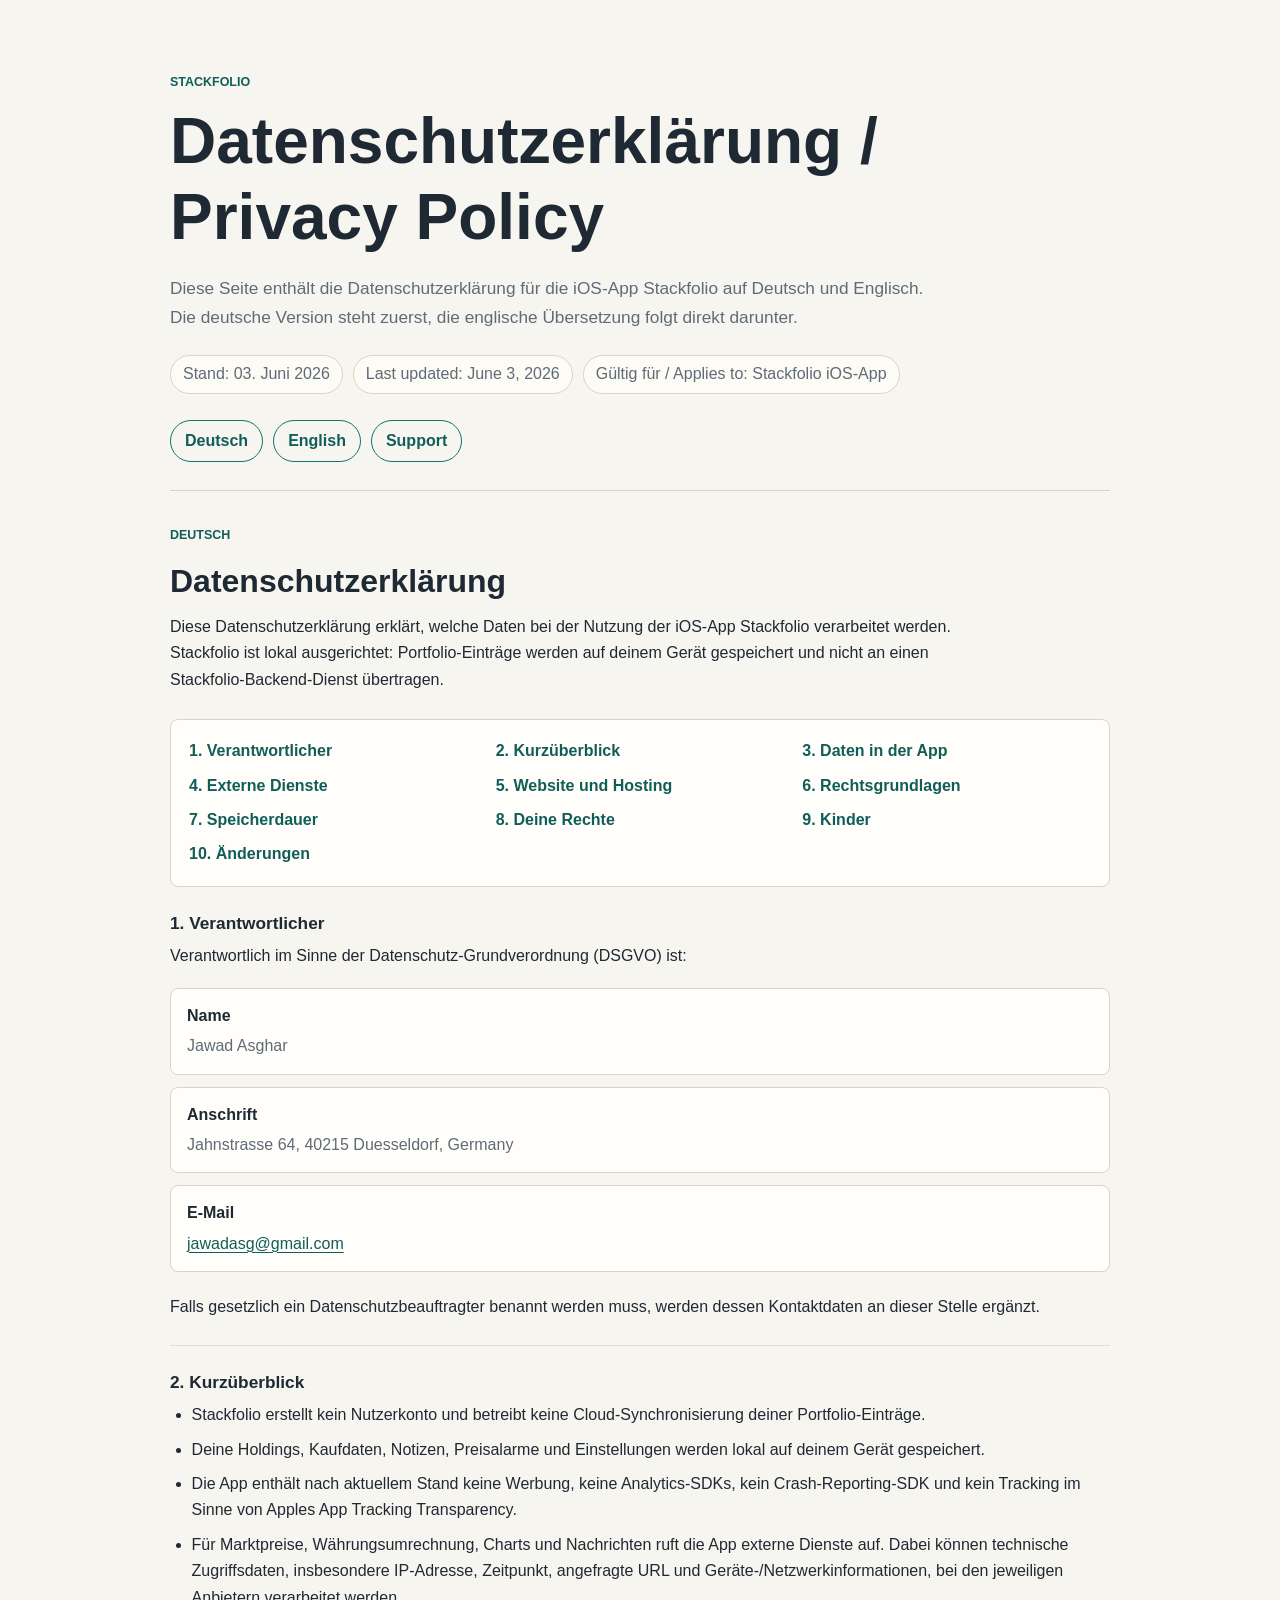
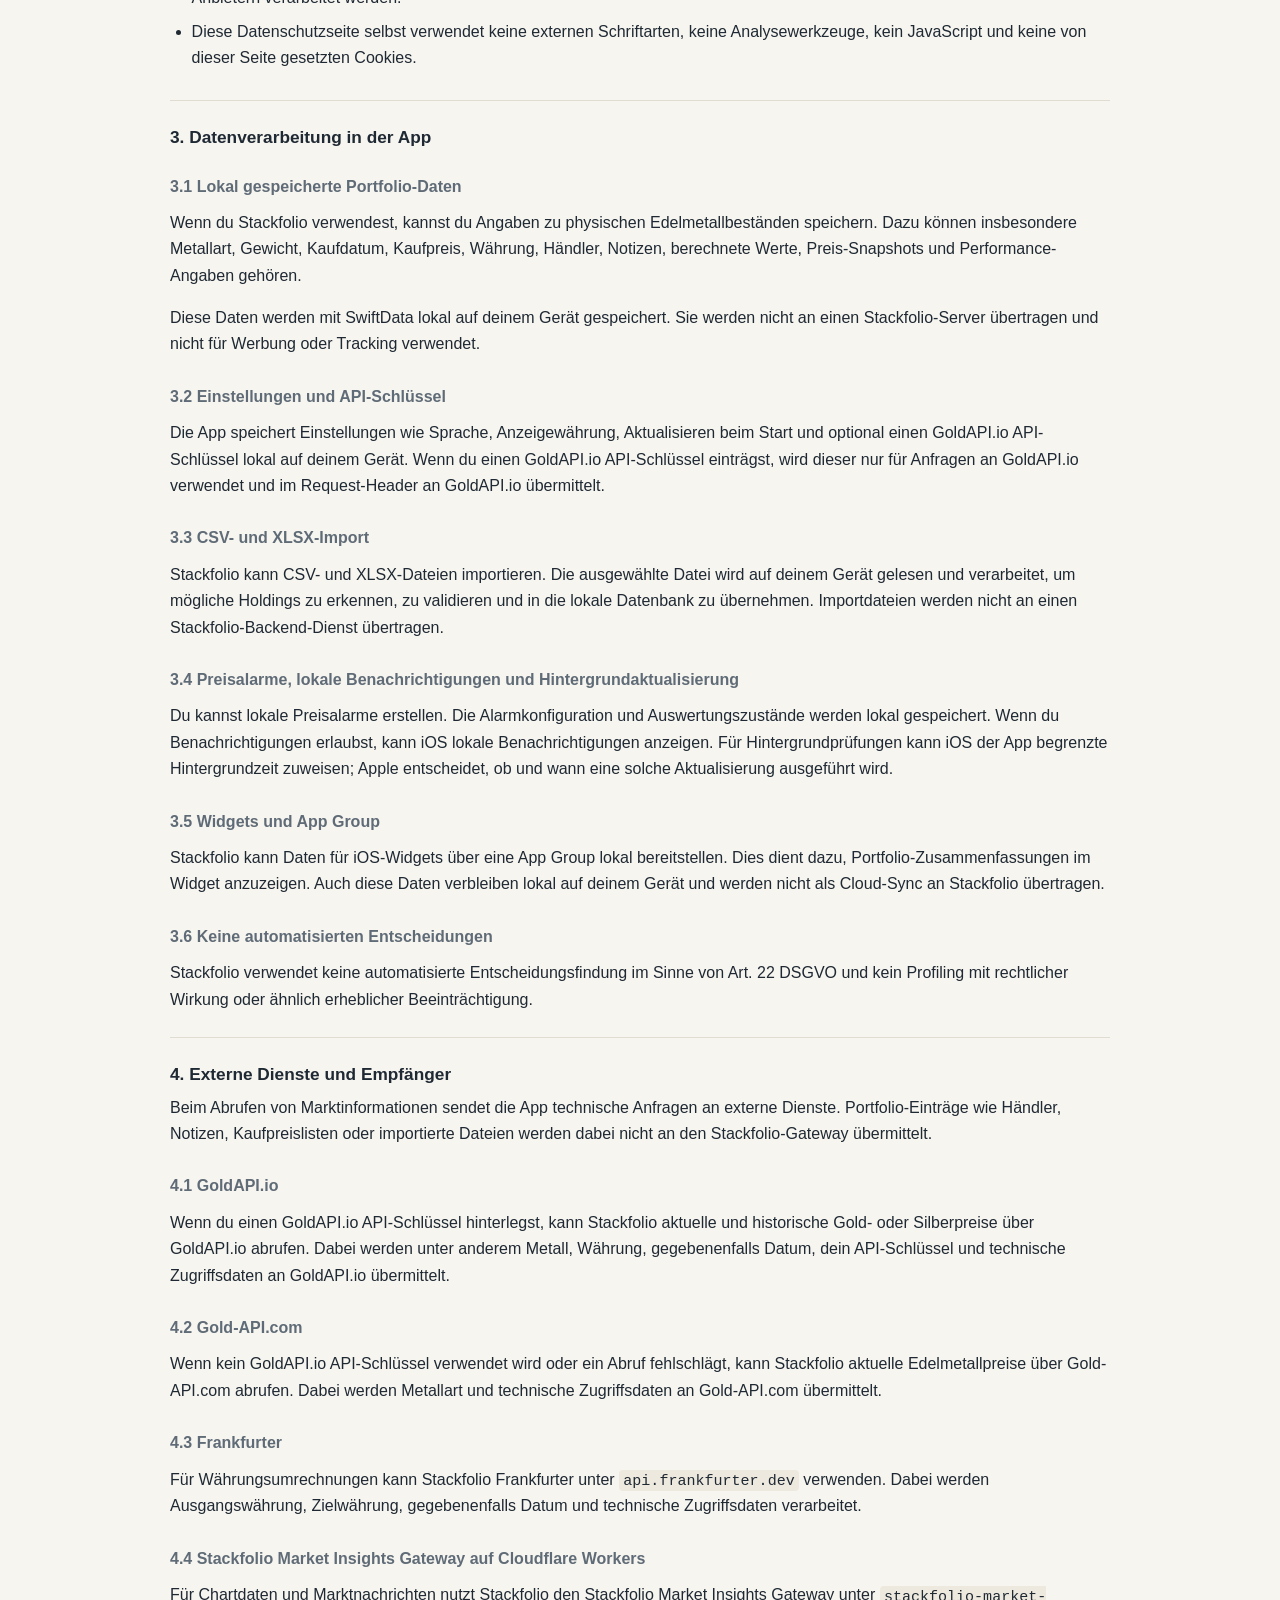
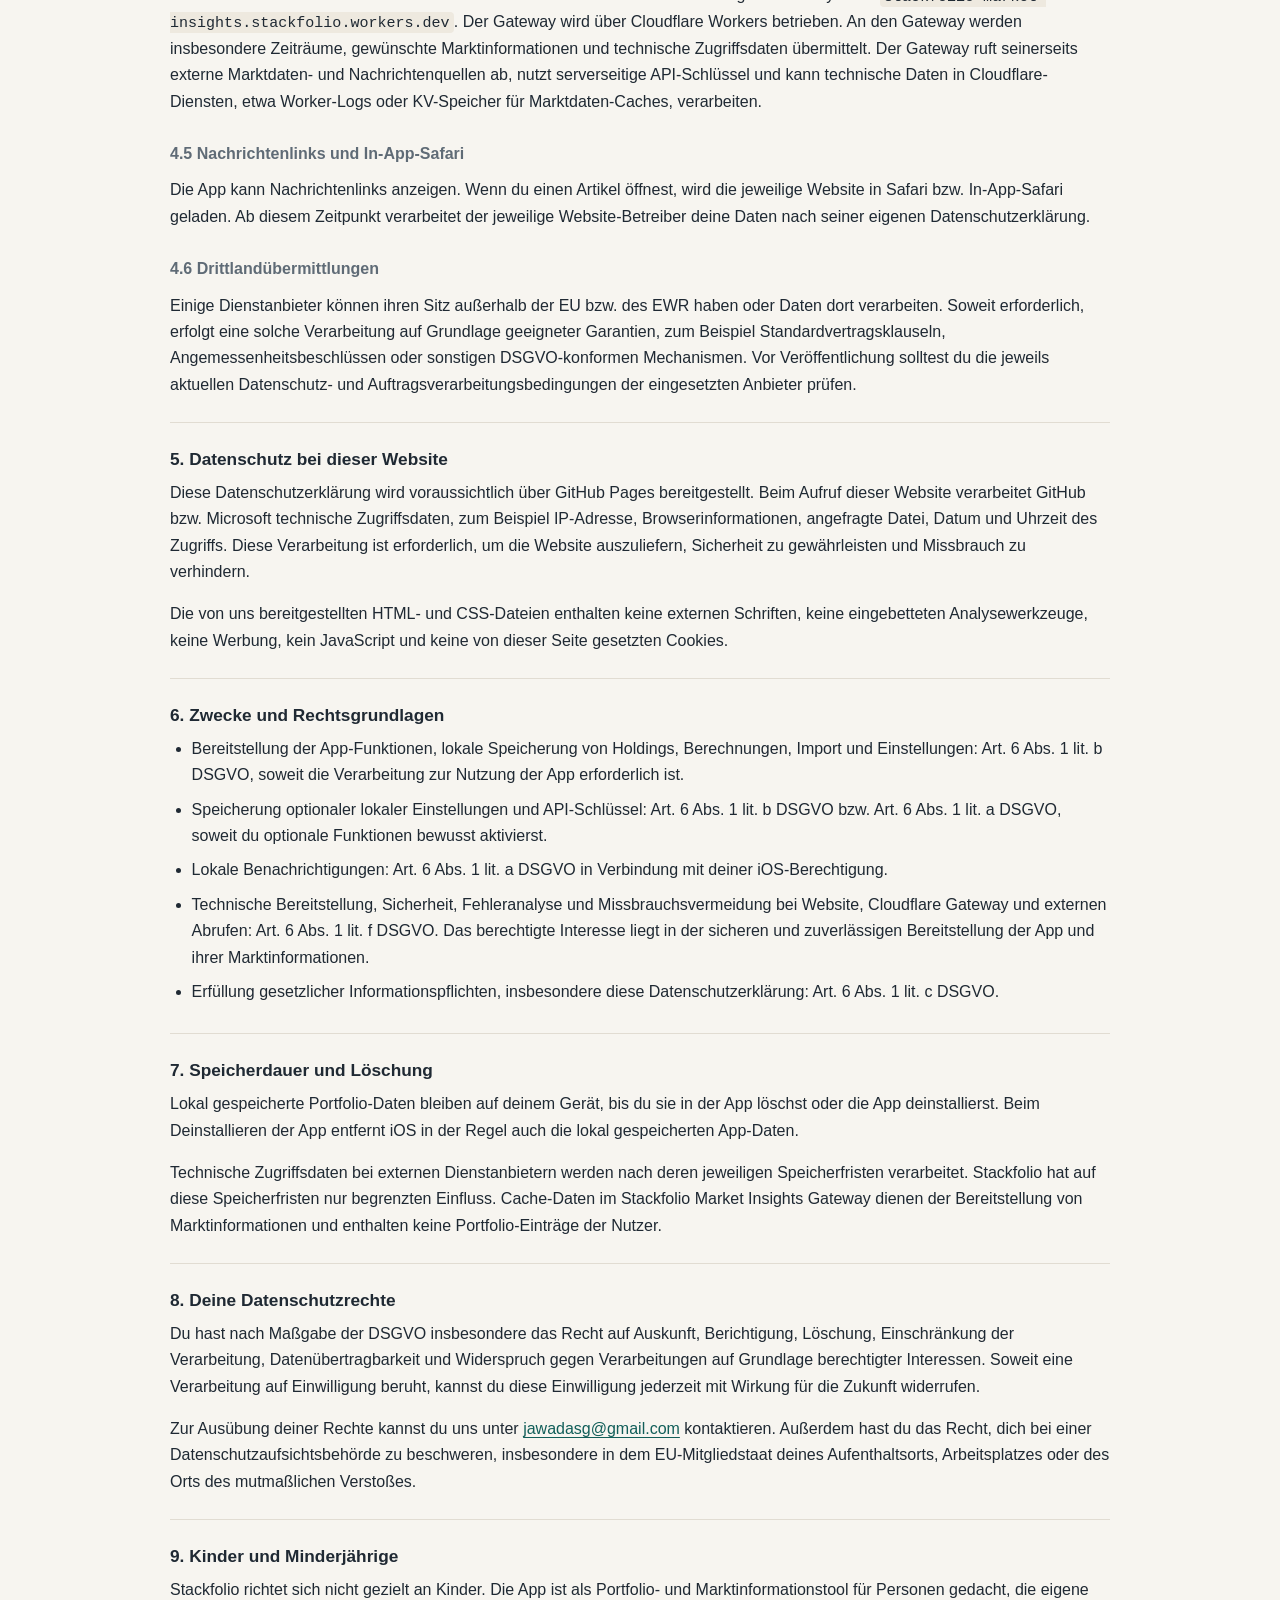
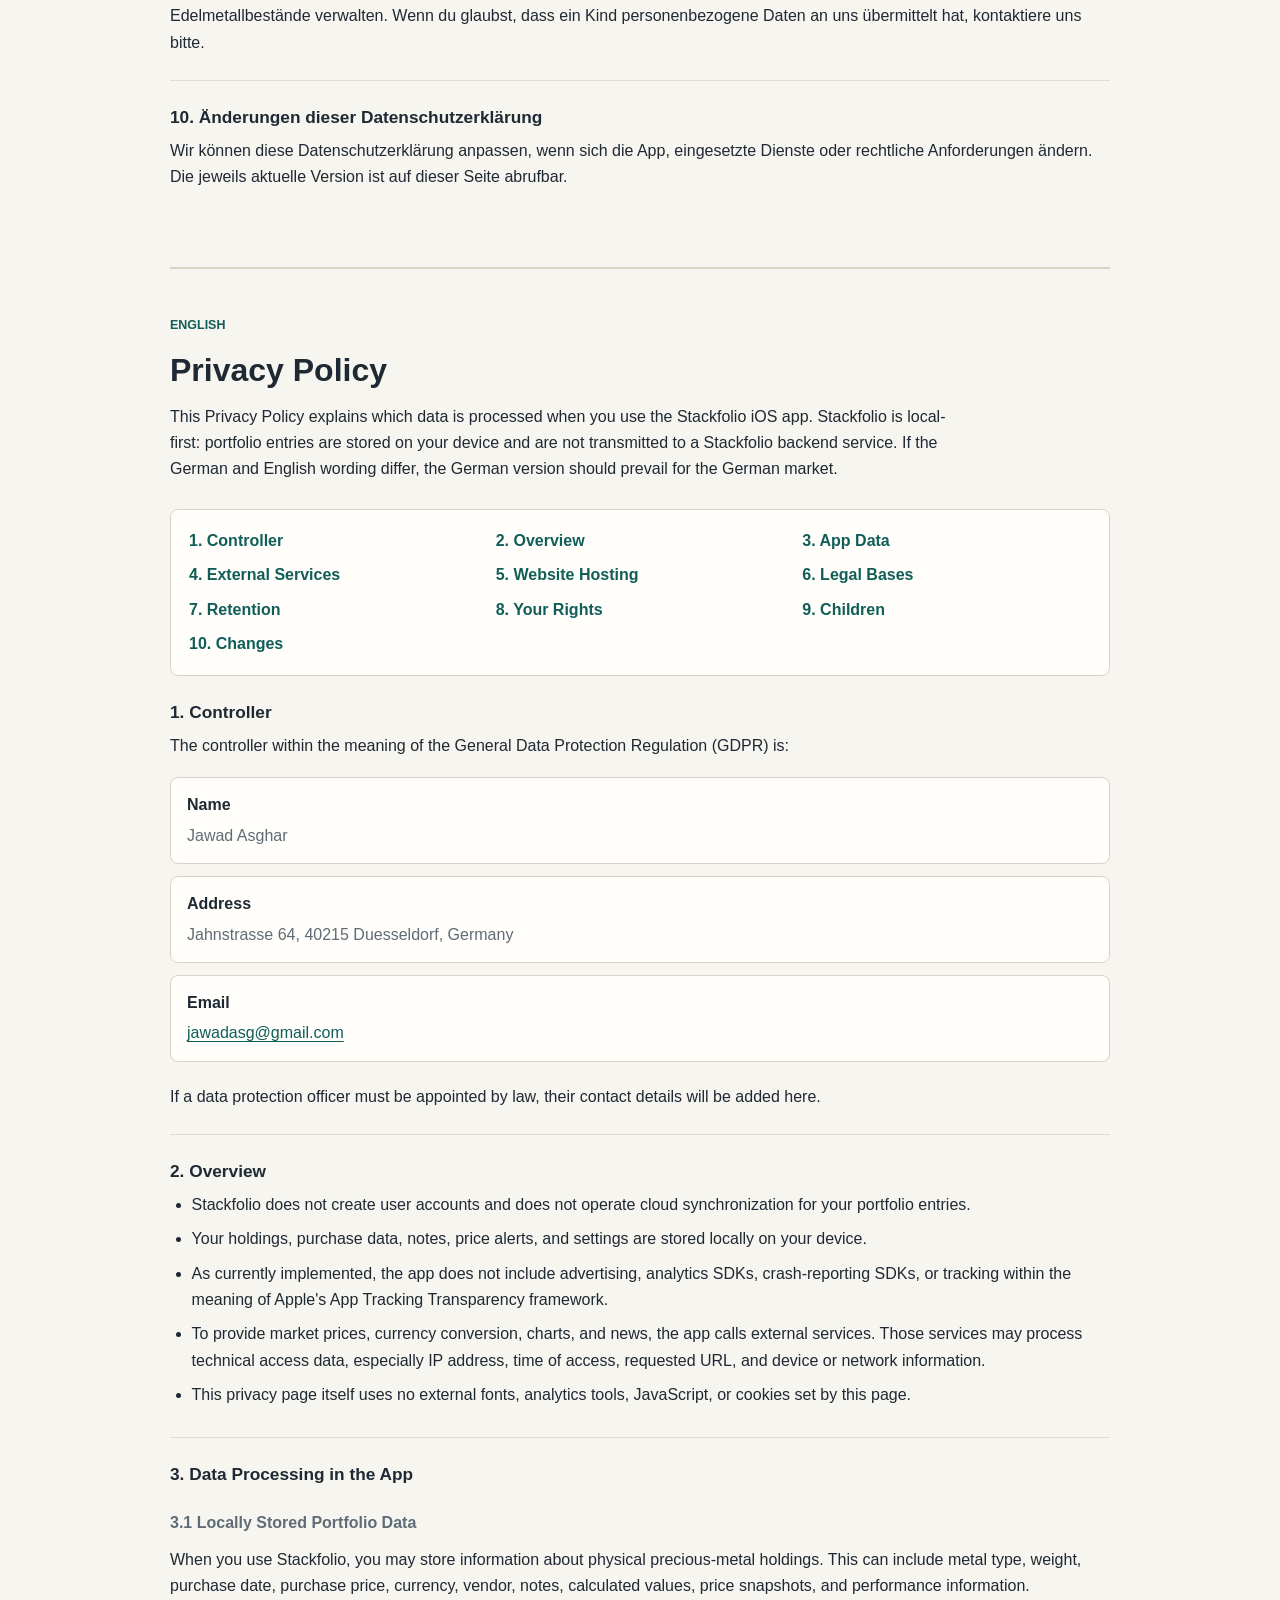
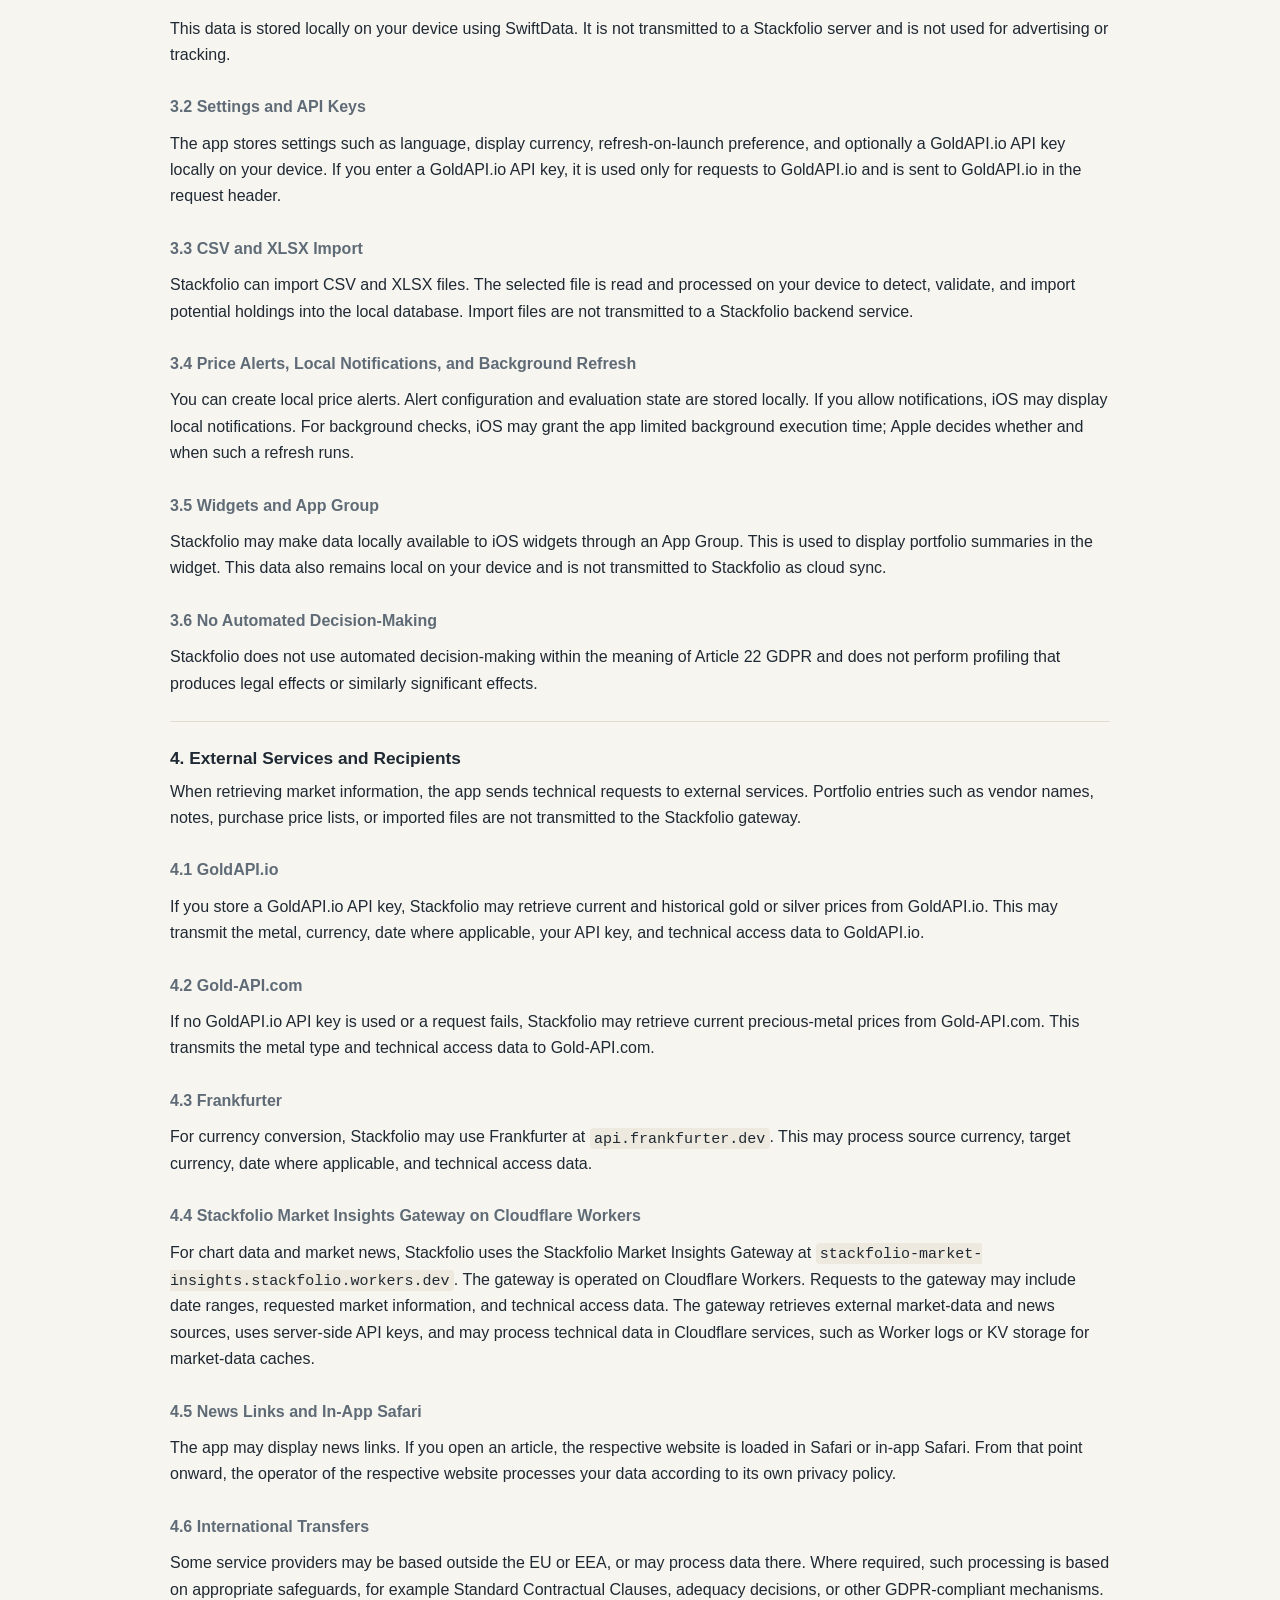
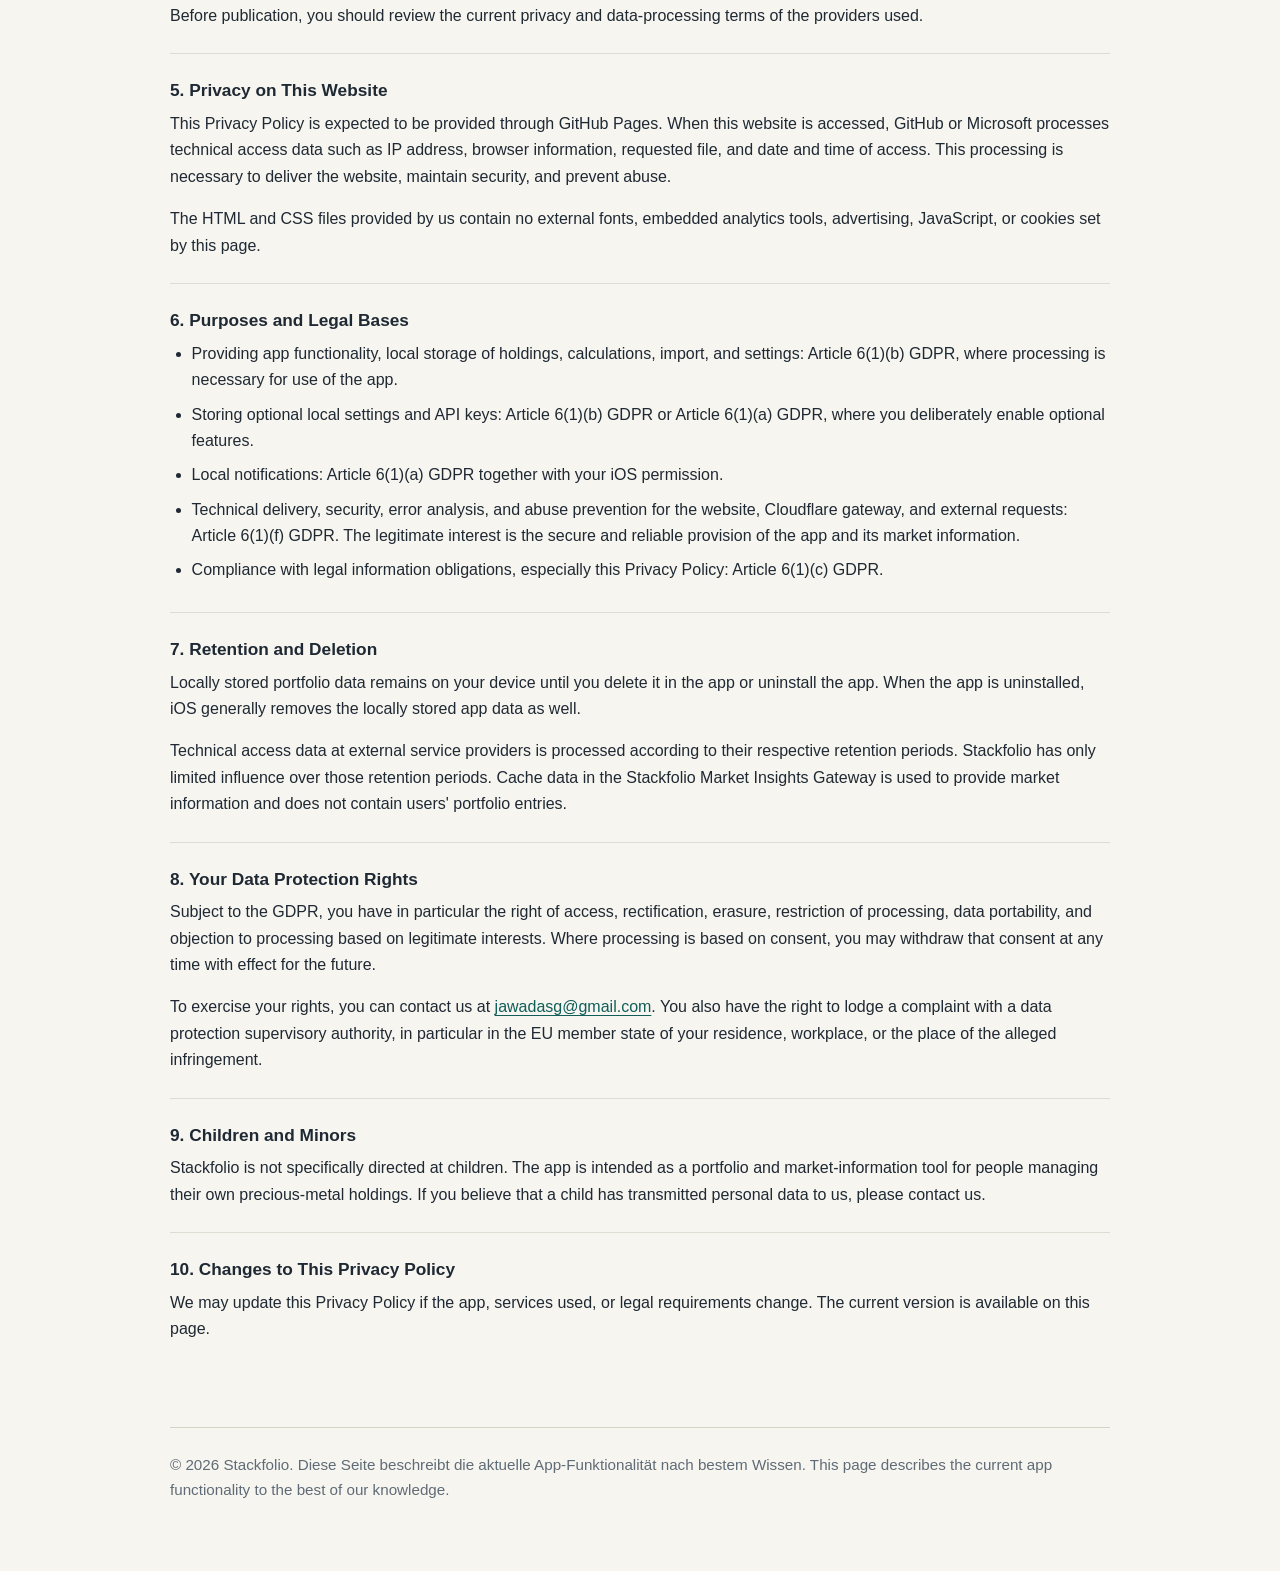
==== commit f13d4a8c: "Updated Index Updated Index to link to Support" ====
--- a/privacy.html
+++ b/privacy.html
@@ -21,6 +21,7 @@
       <nav class="language-nav" aria-label="Direkt zur Sprache springen">
         <a href="#de">Deutsch</a>
         <a href="#en" lang="en">English</a>
+        <a href="support.html">Support</a>
       </nav>
     </header>
 
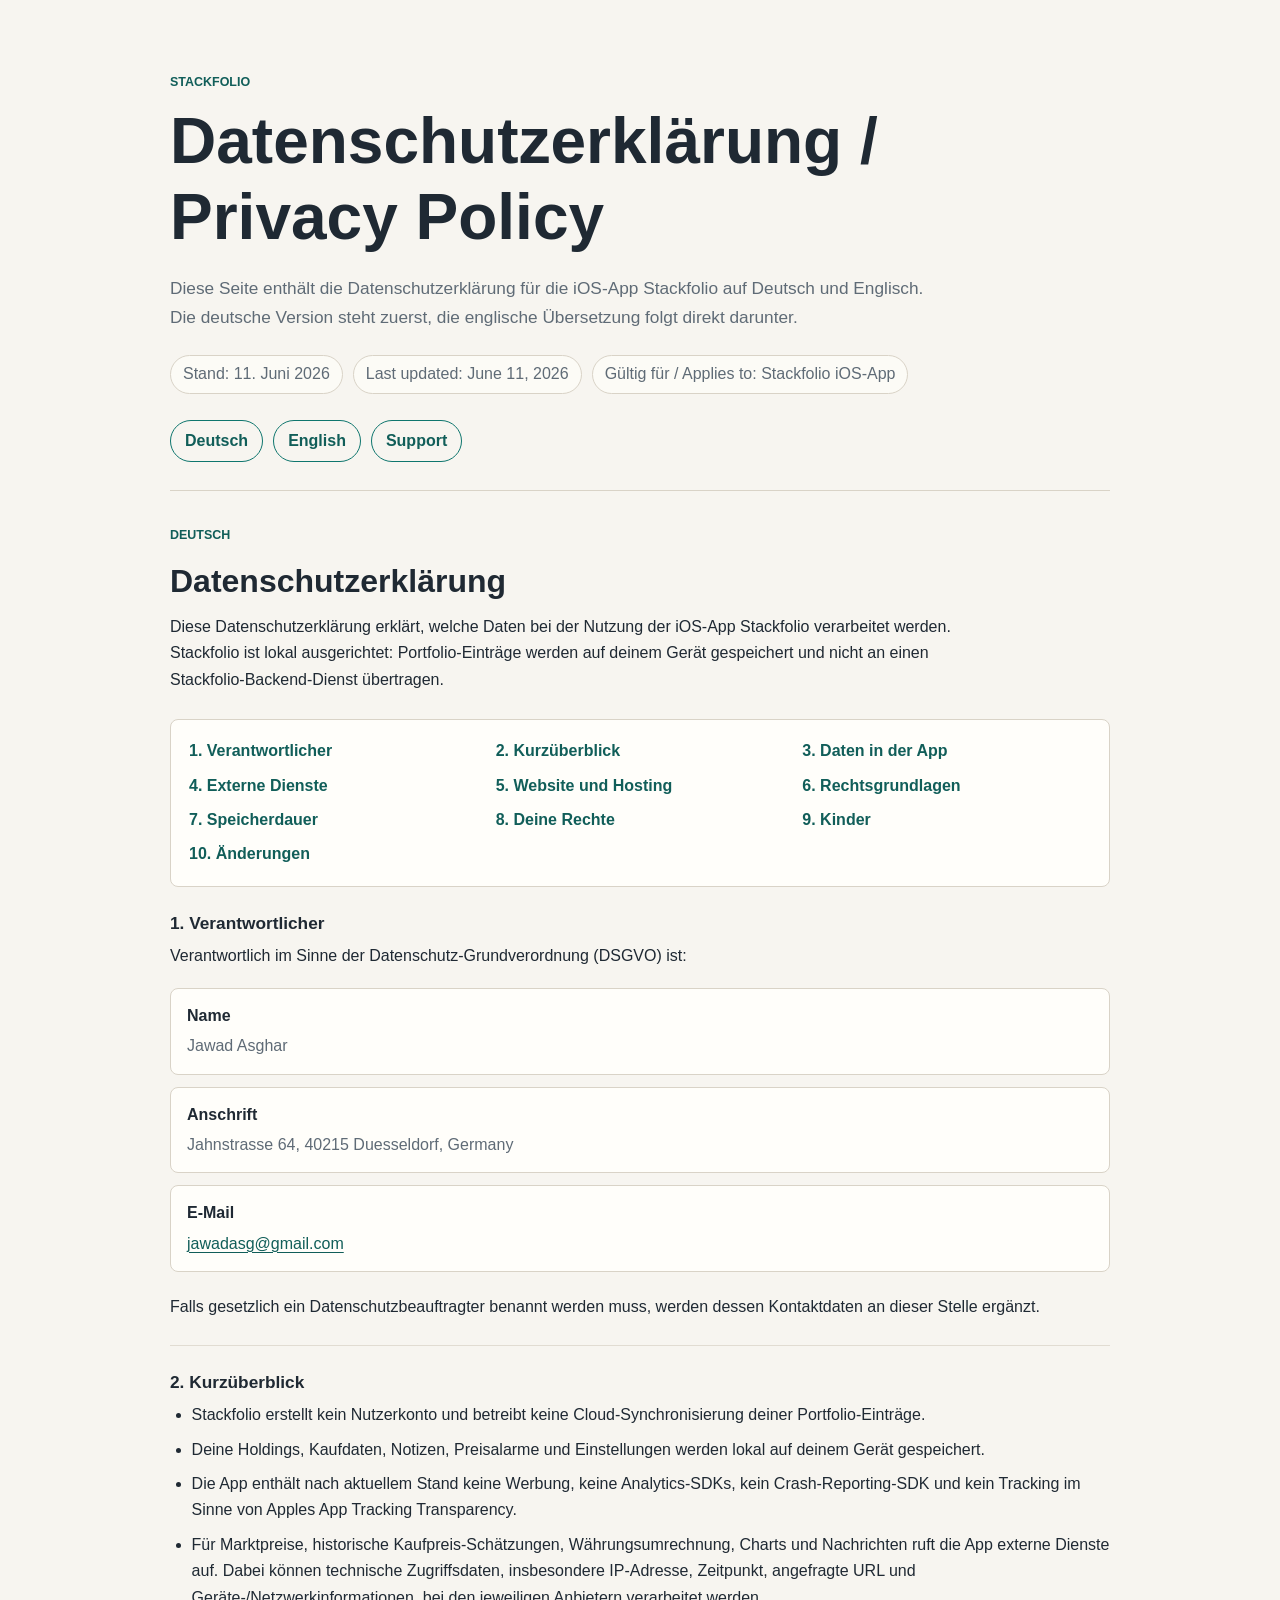
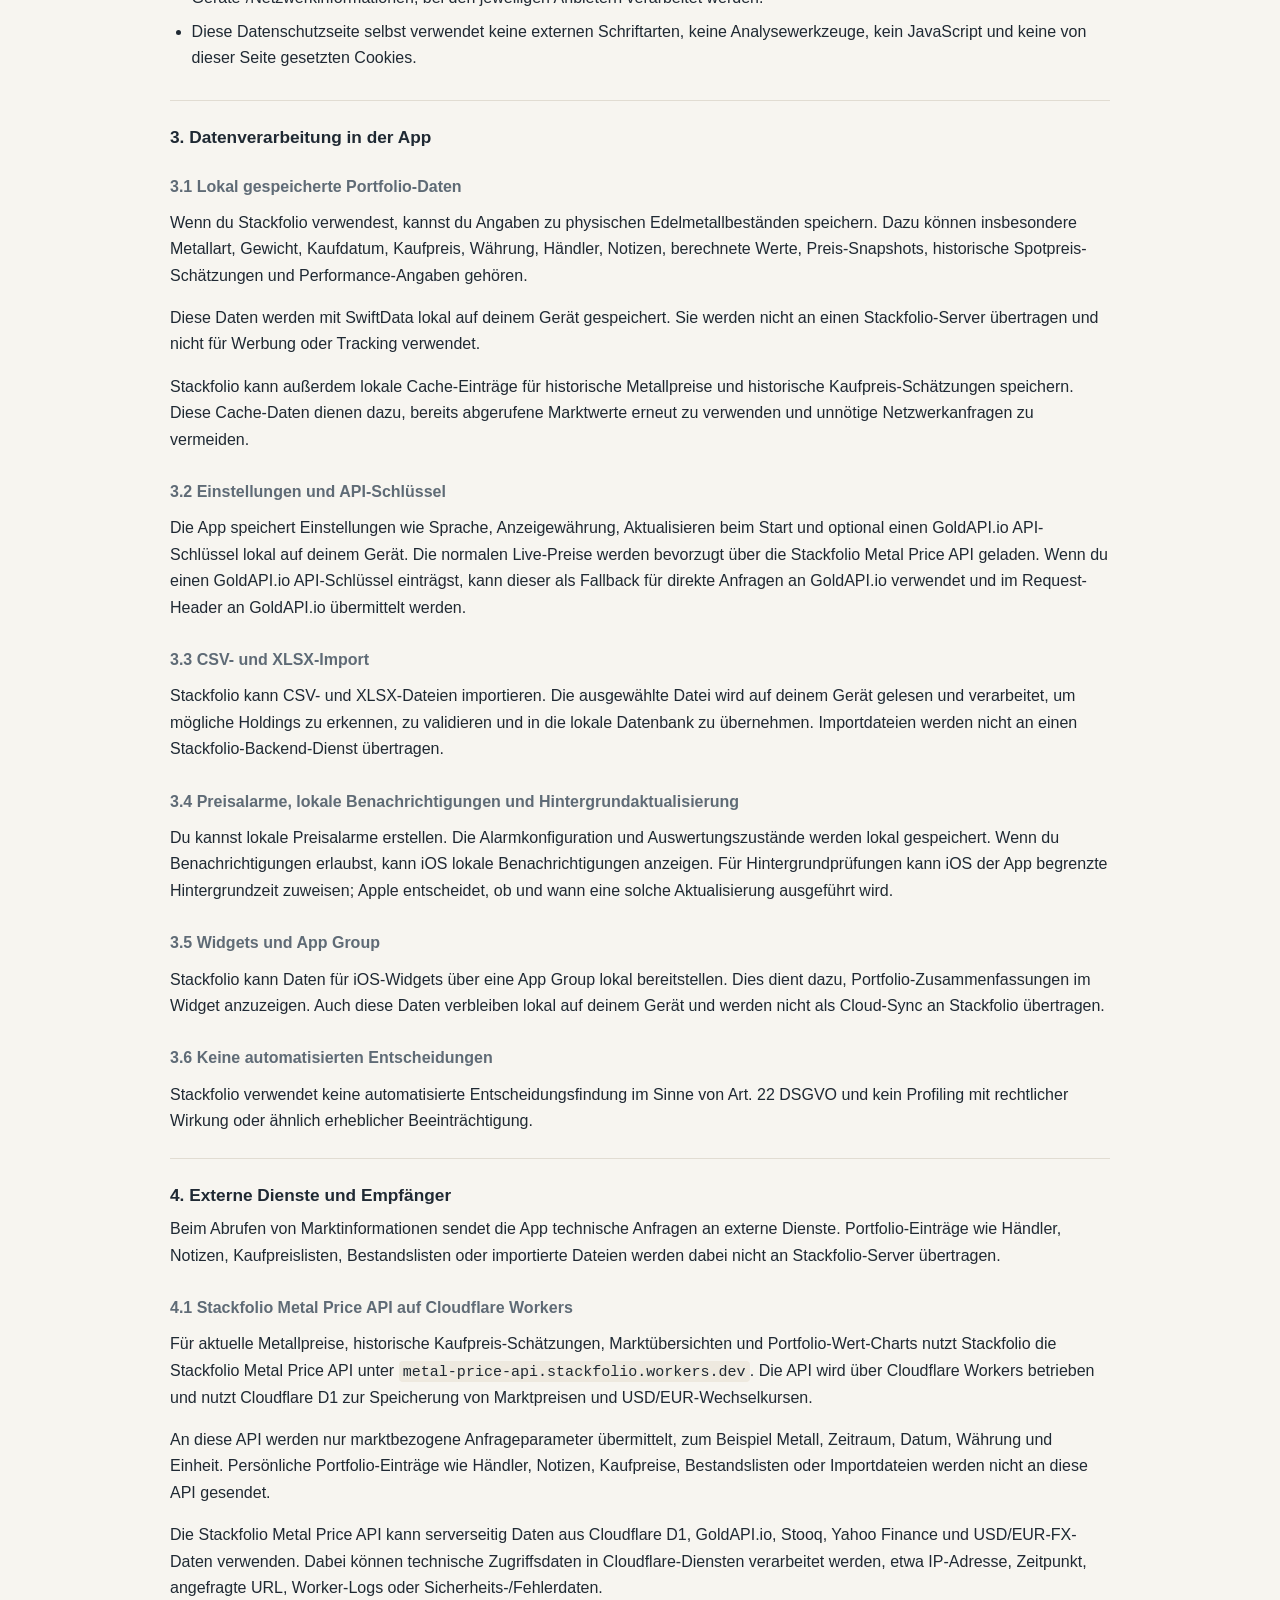
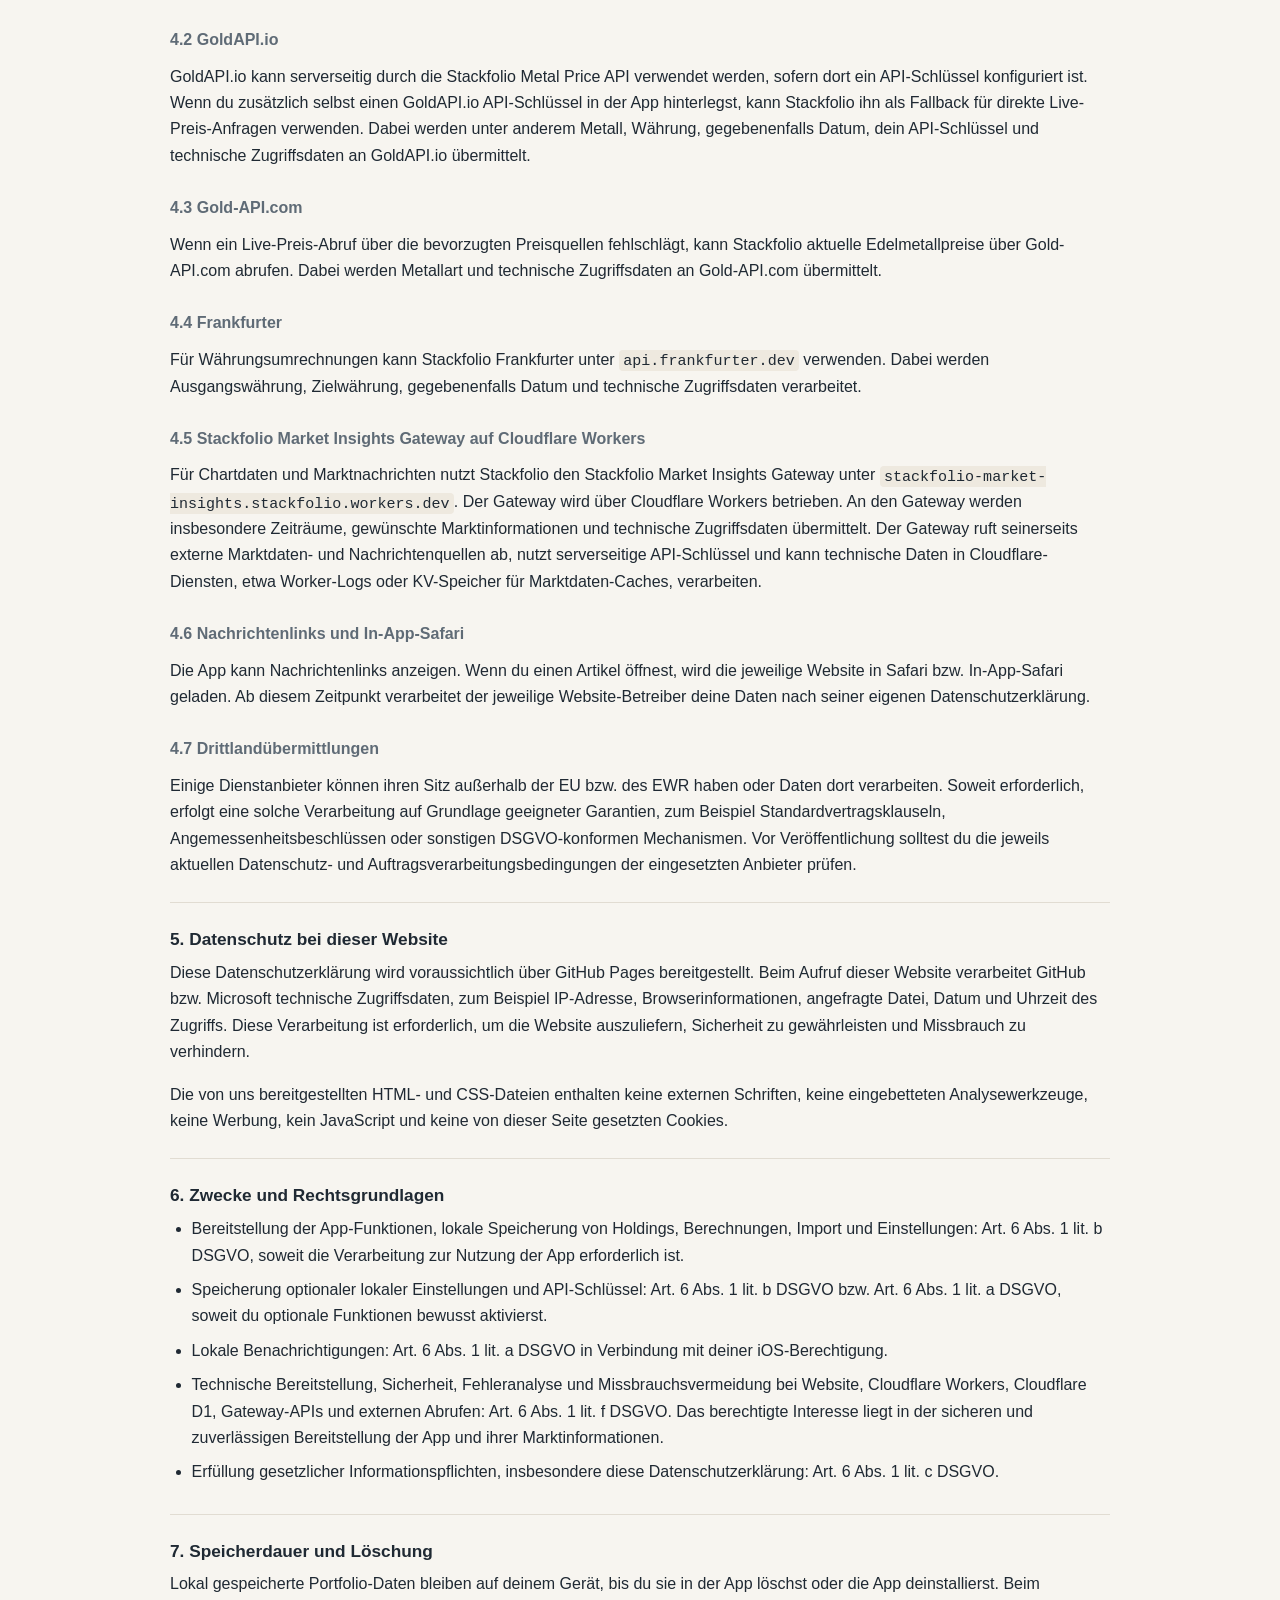
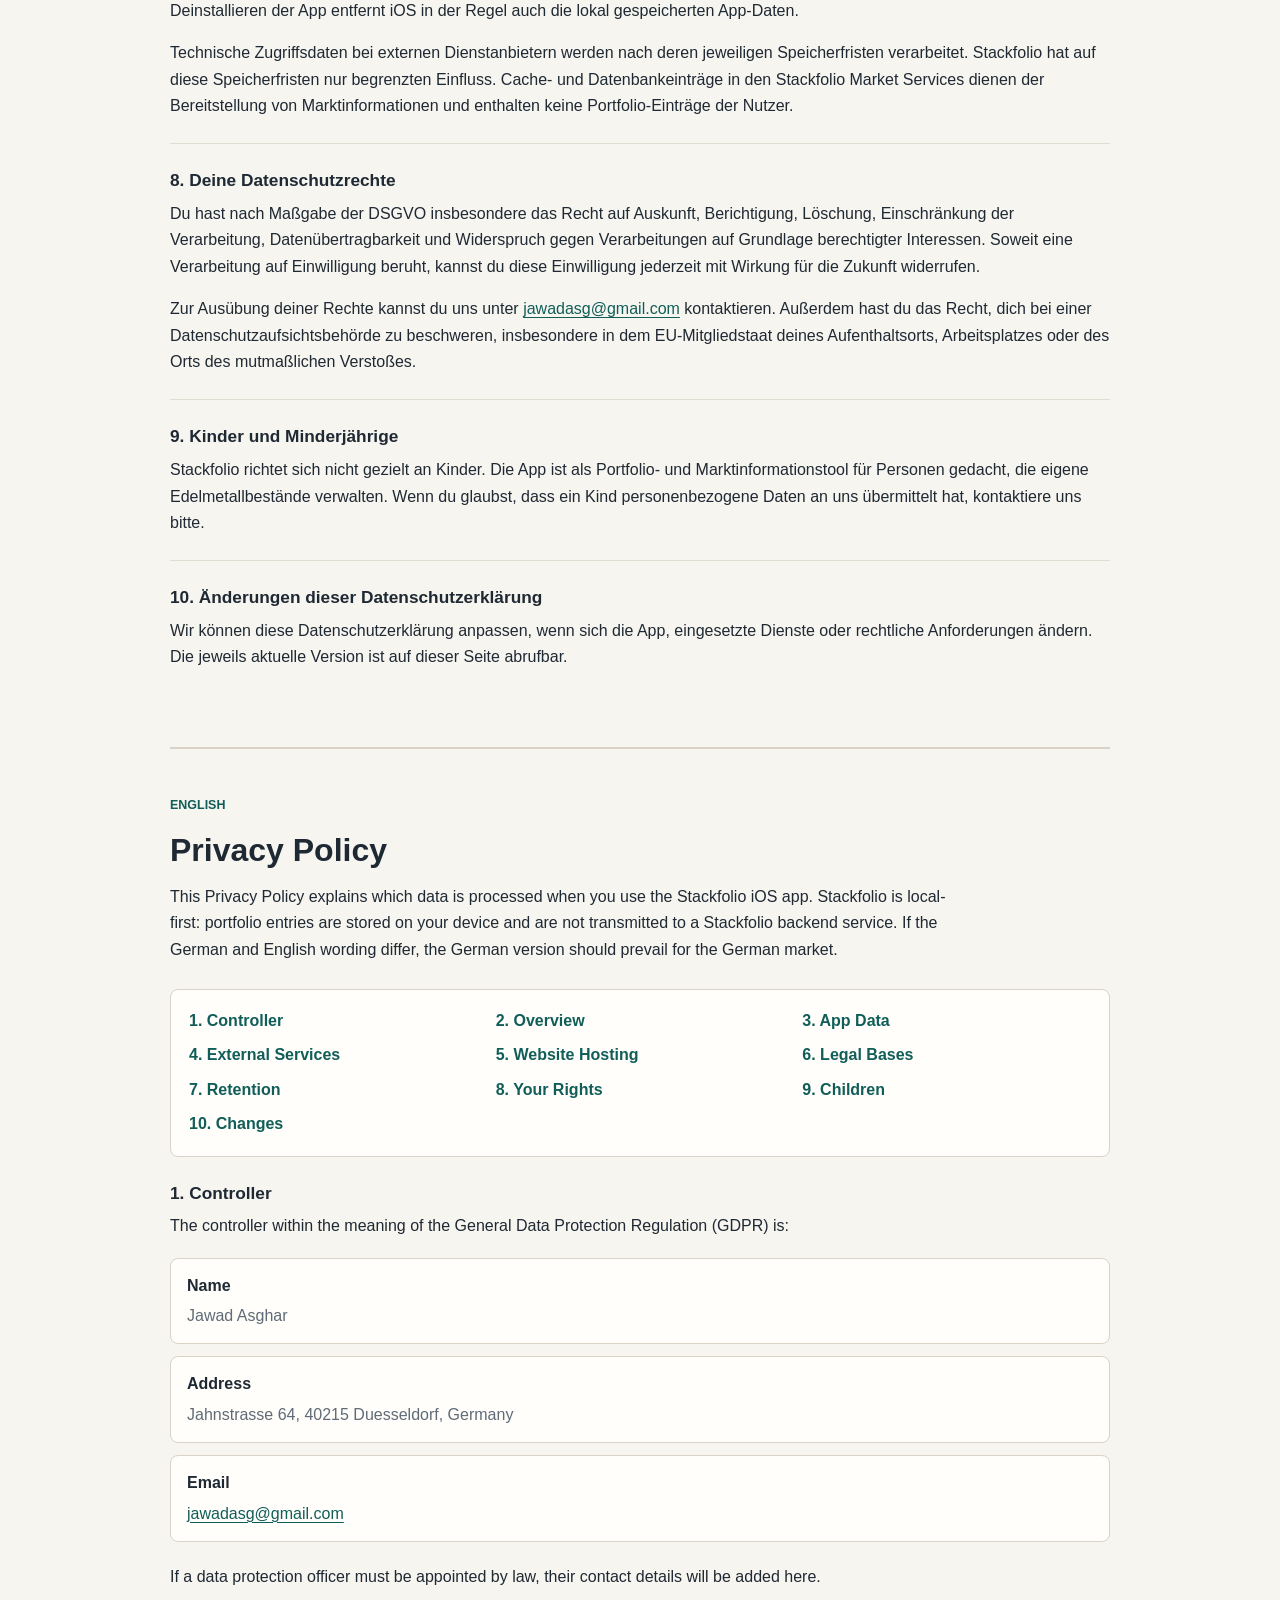
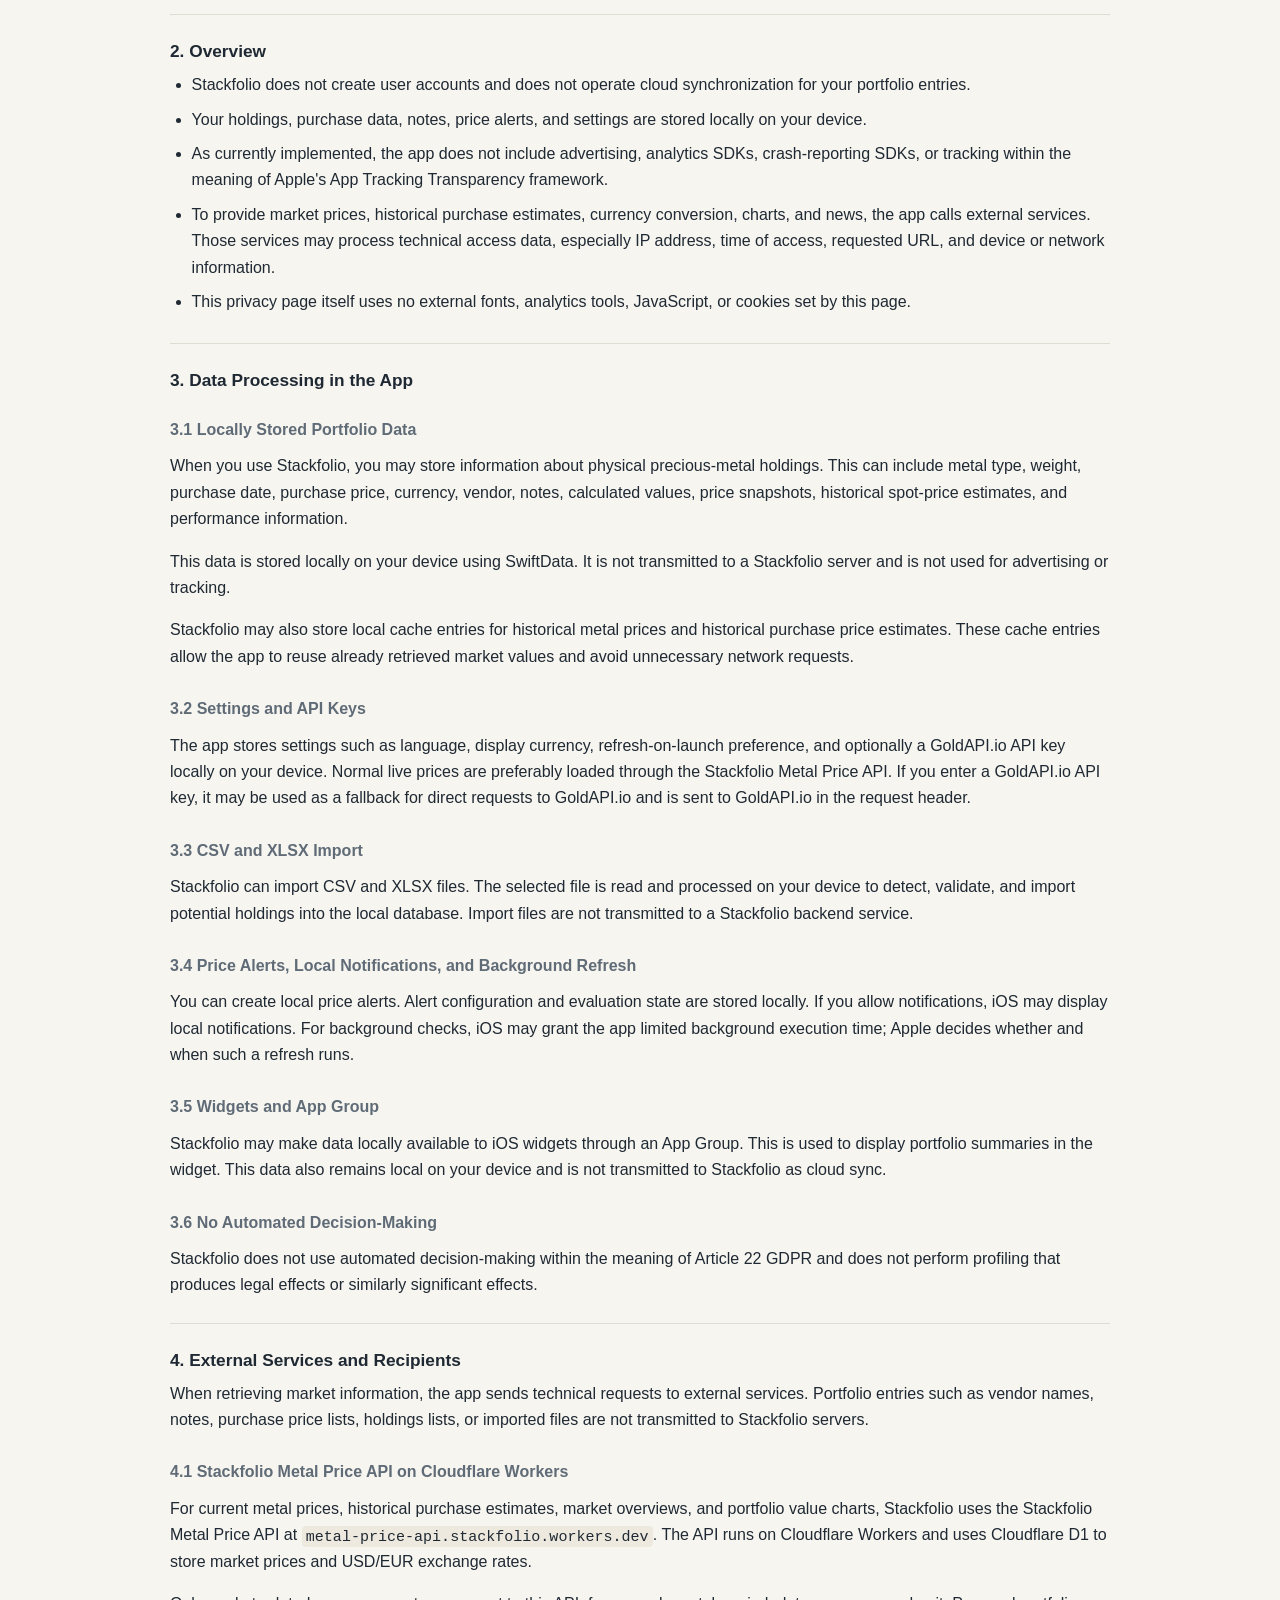
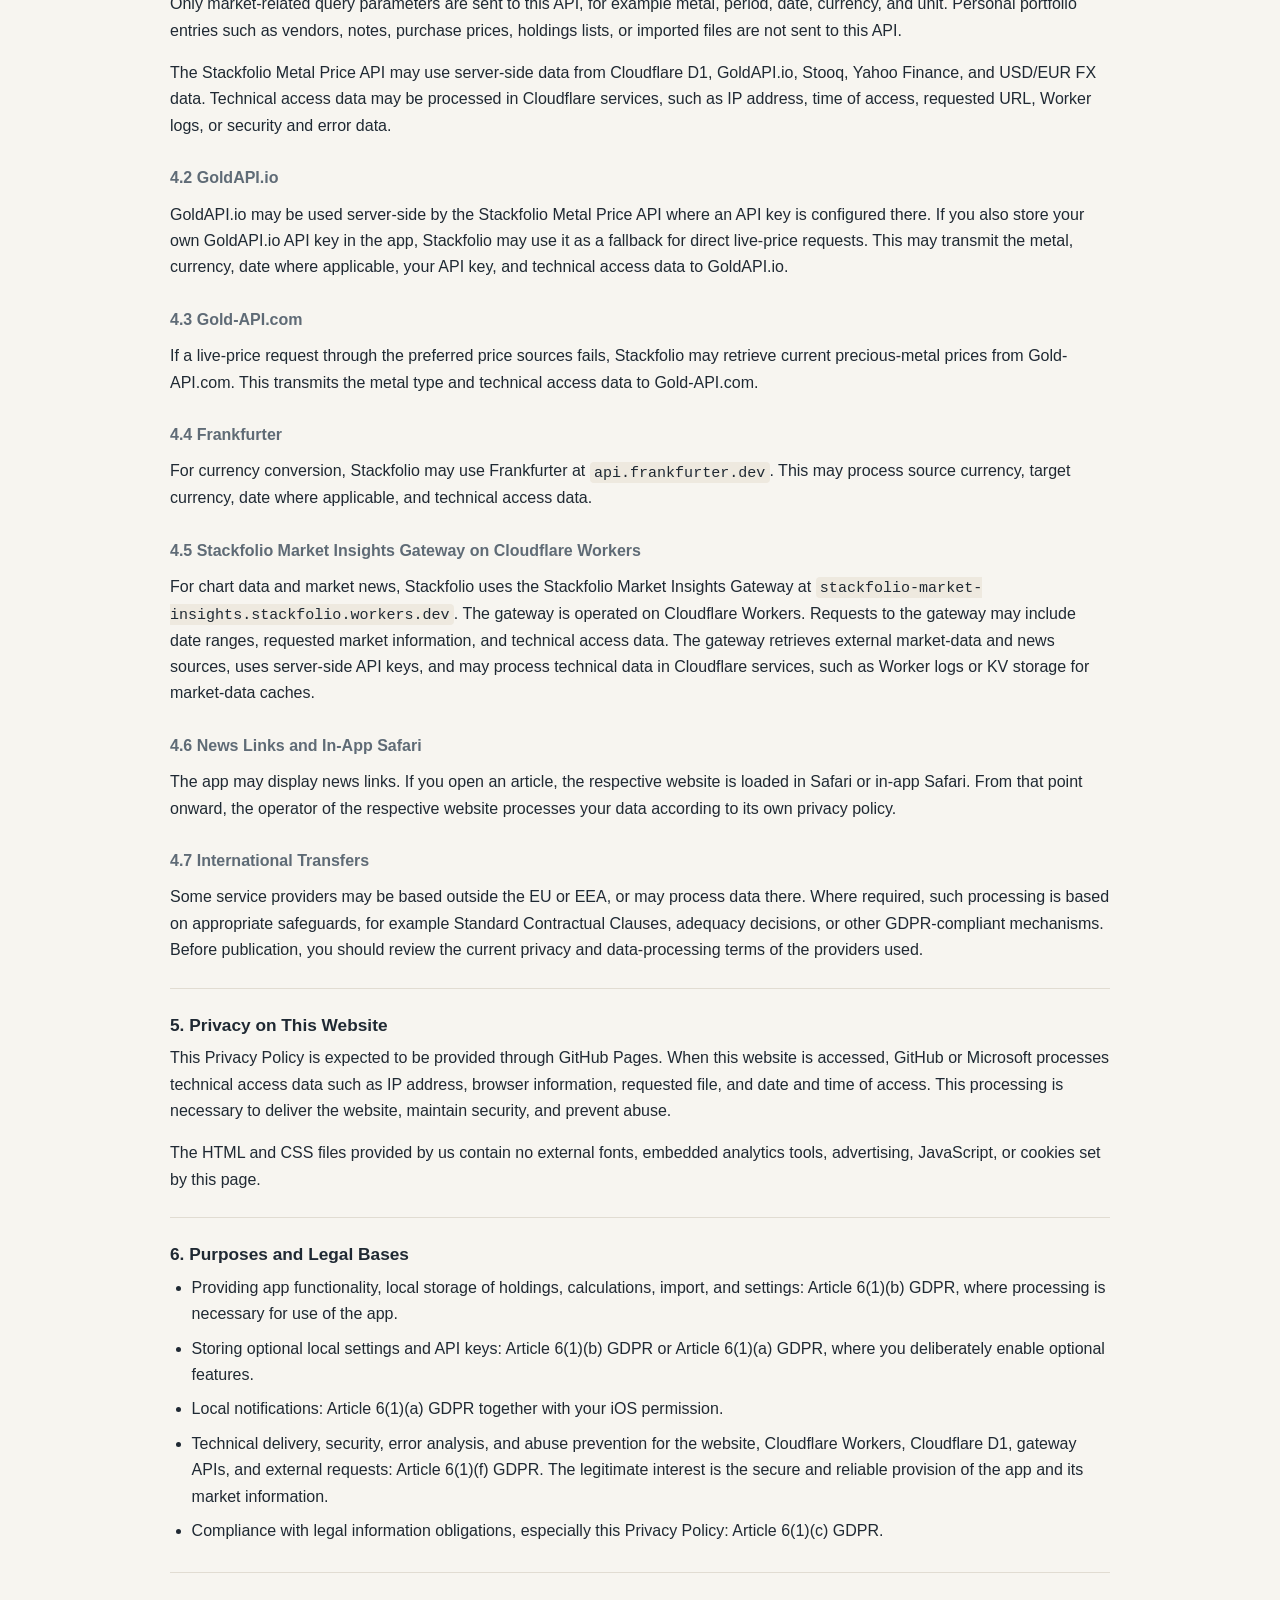
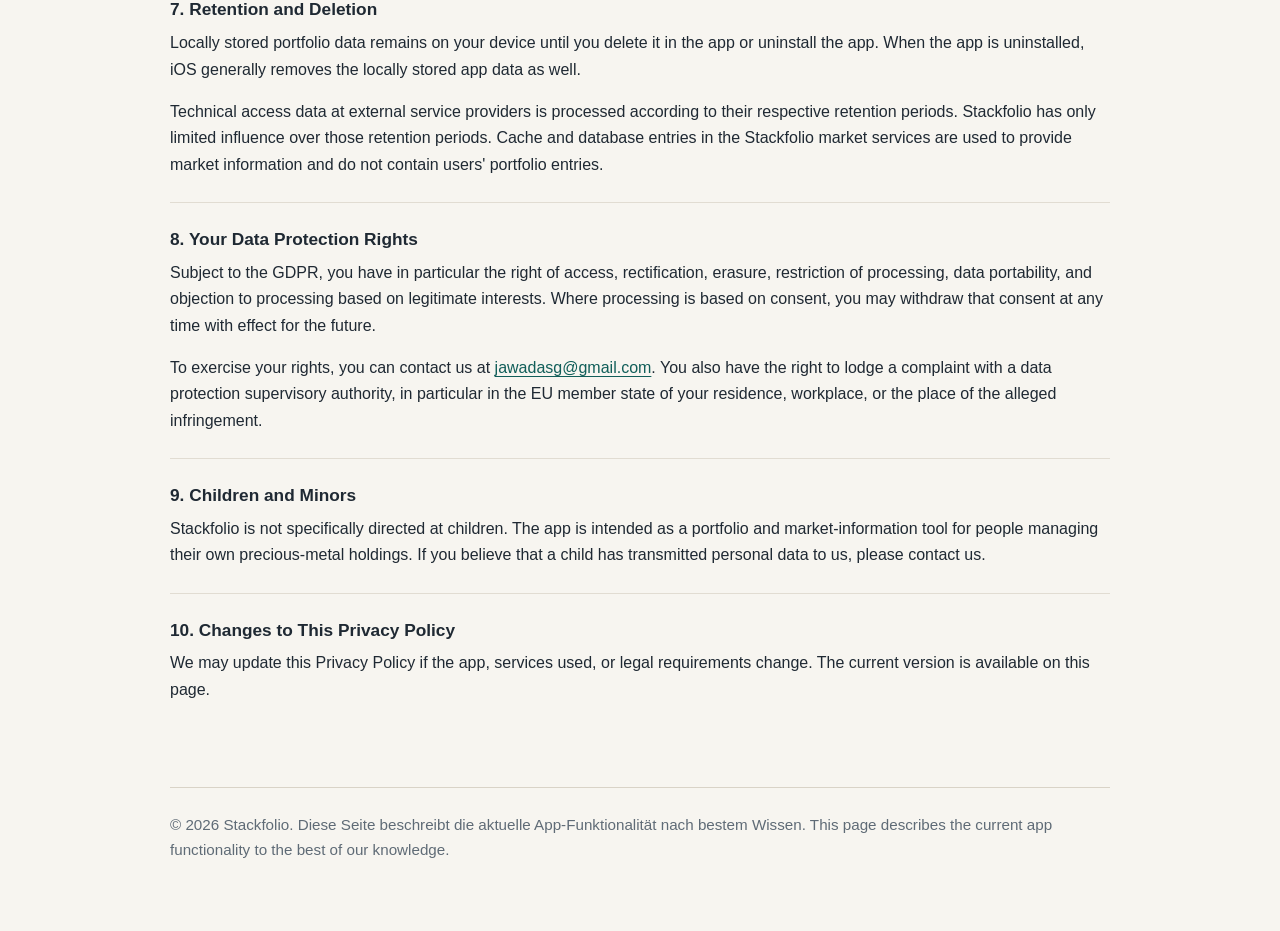
==== commit da55fe1f: "Update 1.1 Webseite wurde auf Release 1.1. angepasst" ====
--- a/privacy.html
+++ b/privacy.html
@@ -14,8 +14,8 @@
       <h1>Datenschutzerklärung / Privacy Policy</h1>
       <p class="lede">Diese Seite enthält die Datenschutzerklärung für die iOS-App Stackfolio auf Deutsch und Englisch. Die deutsche Version steht zuerst, die englische Übersetzung folgt direkt darunter.</p>
       <div class="meta" aria-label="Dokumentinformationen">
-        <span class="pill">Stand: 03. Juni 2026</span>
-        <span class="pill">Last updated: June 3, 2026</span>
+        <span class="pill">Stand: 11. Juni 2026</span>
+        <span class="pill">Last updated: June 11, 2026</span>
         <span class="pill">Gültig für / Applies to: Stackfolio iOS-App</span>
       </div>
       <nav class="language-nav" aria-label="Direkt zur Sprache springen">
@@ -71,7 +71,7 @@
           <li>Stackfolio erstellt kein Nutzerkonto und betreibt keine Cloud-Synchronisierung deiner Portfolio-Einträge.</li>
           <li>Deine Holdings, Kaufdaten, Notizen, Preisalarme und Einstellungen werden lokal auf deinem Gerät gespeichert.</li>
           <li>Die App enthält nach aktuellem Stand keine Werbung, keine Analytics-SDKs, kein Crash-Reporting-SDK und kein Tracking im Sinne von Apples App Tracking Transparency.</li>
-          <li>Für Marktpreise, Währungsumrechnung, Charts und Nachrichten ruft die App externe Dienste auf. Dabei können technische Zugriffsdaten, insbesondere IP-Adresse, Zeitpunkt, angefragte URL und Geräte-/Netzwerkinformationen, bei den jeweiligen Anbietern verarbeitet werden.</li>
+          <li>Für Marktpreise, historische Kaufpreis-Schätzungen, Währungsumrechnung, Charts und Nachrichten ruft die App externe Dienste auf. Dabei können technische Zugriffsdaten, insbesondere IP-Adresse, Zeitpunkt, angefragte URL und Geräte-/Netzwerkinformationen, bei den jeweiligen Anbietern verarbeitet werden.</li>
           <li>Diese Datenschutzseite selbst verwendet keine externen Schriftarten, keine Analysewerkzeuge, kein JavaScript und keine von dieser Seite gesetzten Cookies.</li>
         </ul>
       </section>
@@ -79,11 +79,12 @@
       <section class="section" id="de-app-data">
         <h3>3. Datenverarbeitung in der App</h3>
         <h4>3.1 Lokal gespeicherte Portfolio-Daten</h4>
-        <p>Wenn du Stackfolio verwendest, kannst du Angaben zu physischen Edelmetallbeständen speichern. Dazu können insbesondere Metallart, Gewicht, Kaufdatum, Kaufpreis, Währung, Händler, Notizen, berechnete Werte, Preis-Snapshots und Performance-Angaben gehören.</p>
+        <p>Wenn du Stackfolio verwendest, kannst du Angaben zu physischen Edelmetallbeständen speichern. Dazu können insbesondere Metallart, Gewicht, Kaufdatum, Kaufpreis, Währung, Händler, Notizen, berechnete Werte, Preis-Snapshots, historische Spotpreis-Schätzungen und Performance-Angaben gehören.</p>
         <p>Diese Daten werden mit SwiftData lokal auf deinem Gerät gespeichert. Sie werden nicht an einen Stackfolio-Server übertragen und nicht für Werbung oder Tracking verwendet.</p>
+        <p>Stackfolio kann außerdem lokale Cache-Einträge für historische Metallpreise und historische Kaufpreis-Schätzungen speichern. Diese Cache-Daten dienen dazu, bereits abgerufene Marktwerte erneut zu verwenden und unnötige Netzwerkanfragen zu vermeiden.</p>
 
         <h4>3.2 Einstellungen und API-Schlüssel</h4>
-        <p>Die App speichert Einstellungen wie Sprache, Anzeigewährung, Aktualisieren beim Start und optional einen GoldAPI.io API-Schlüssel lokal auf deinem Gerät. Wenn du einen GoldAPI.io API-Schlüssel einträgst, wird dieser nur für Anfragen an GoldAPI.io verwendet und im Request-Header an GoldAPI.io übermittelt.</p>
+        <p>Die App speichert Einstellungen wie Sprache, Anzeigewährung, Aktualisieren beim Start und optional einen GoldAPI.io API-Schlüssel lokal auf deinem Gerät. Die normalen Live-Preise werden bevorzugt über die Stackfolio Metal Price API geladen. Wenn du einen GoldAPI.io API-Schlüssel einträgst, kann dieser als Fallback für direkte Anfragen an GoldAPI.io verwendet und im Request-Header an GoldAPI.io übermittelt werden.</p>
 
         <h4>3.3 CSV- und XLSX-Import</h4>
         <p>Stackfolio kann CSV- und XLSX-Dateien importieren. Die ausgewählte Datei wird auf deinem Gerät gelesen und verarbeitet, um mögliche Holdings zu erkennen, zu validieren und in die lokale Datenbank zu übernehmen. Importdateien werden nicht an einen Stackfolio-Backend-Dienst übertragen.</p>
@@ -100,24 +101,29 @@
 
       <section class="section" id="de-external-services">
         <h3>4. Externe Dienste und Empfänger</h3>
-        <p>Beim Abrufen von Marktinformationen sendet die App technische Anfragen an externe Dienste. Portfolio-Einträge wie Händler, Notizen, Kaufpreislisten oder importierte Dateien werden dabei nicht an den Stackfolio-Gateway übermittelt.</p>
-
-        <h4>4.1 GoldAPI.io</h4>
-        <p>Wenn du einen GoldAPI.io API-Schlüssel hinterlegst, kann Stackfolio aktuelle und historische Gold- oder Silberpreise über GoldAPI.io abrufen. Dabei werden unter anderem Metall, Währung, gegebenenfalls Datum, dein API-Schlüssel und technische Zugriffsdaten an GoldAPI.io übermittelt.</p>
-
-        <h4>4.2 Gold-API.com</h4>
-        <p>Wenn kein GoldAPI.io API-Schlüssel verwendet wird oder ein Abruf fehlschlägt, kann Stackfolio aktuelle Edelmetallpreise über Gold-API.com abrufen. Dabei werden Metallart und technische Zugriffsdaten an Gold-API.com übermittelt.</p>
-
-        <h4>4.3 Frankfurter</h4>
+        <p>Beim Abrufen von Marktinformationen sendet die App technische Anfragen an externe Dienste. Portfolio-Einträge wie Händler, Notizen, Kaufpreislisten, Bestandslisten oder importierte Dateien werden dabei nicht an Stackfolio-Server übertragen.</p>
+
+        <h4>4.1 Stackfolio Metal Price API auf Cloudflare Workers</h4>
+        <p>Für aktuelle Metallpreise, historische Kaufpreis-Schätzungen, Marktübersichten und Portfolio-Wert-Charts nutzt Stackfolio die Stackfolio Metal Price API unter <code>metal-price-api.stackfolio.workers.dev</code>. Die API wird über Cloudflare Workers betrieben und nutzt Cloudflare D1 zur Speicherung von Marktpreisen und USD/EUR-Wechselkursen.</p>
+        <p>An diese API werden nur marktbezogene Anfrageparameter übermittelt, zum Beispiel Metall, Zeitraum, Datum, Währung und Einheit. Persönliche Portfolio-Einträge wie Händler, Notizen, Kaufpreise, Bestandslisten oder Importdateien werden nicht an diese API gesendet.</p>
+        <p>Die Stackfolio Metal Price API kann serverseitig Daten aus Cloudflare D1, GoldAPI.io, Stooq, Yahoo Finance und USD/EUR-FX-Daten verwenden. Dabei können technische Zugriffsdaten in Cloudflare-Diensten verarbeitet werden, etwa IP-Adresse, Zeitpunkt, angefragte URL, Worker-Logs oder Sicherheits-/Fehlerdaten.</p>
+
+        <h4>4.2 GoldAPI.io</h4>
+        <p>GoldAPI.io kann serverseitig durch die Stackfolio Metal Price API verwendet werden, sofern dort ein API-Schlüssel konfiguriert ist. Wenn du zusätzlich selbst einen GoldAPI.io API-Schlüssel in der App hinterlegst, kann Stackfolio ihn als Fallback für direkte Live-Preis-Anfragen verwenden. Dabei werden unter anderem Metall, Währung, gegebenenfalls Datum, dein API-Schlüssel und technische Zugriffsdaten an GoldAPI.io übermittelt.</p>
+
+        <h4>4.3 Gold-API.com</h4>
+        <p>Wenn ein Live-Preis-Abruf über die bevorzugten Preisquellen fehlschlägt, kann Stackfolio aktuelle Edelmetallpreise über Gold-API.com abrufen. Dabei werden Metallart und technische Zugriffsdaten an Gold-API.com übermittelt.</p>
+
+        <h4>4.4 Frankfurter</h4>
         <p>Für Währungsumrechnungen kann Stackfolio Frankfurter unter <code>api.frankfurter.dev</code> verwenden. Dabei werden Ausgangswährung, Zielwährung, gegebenenfalls Datum und technische Zugriffsdaten verarbeitet.</p>
 
-        <h4>4.4 Stackfolio Market Insights Gateway auf Cloudflare Workers</h4>
+        <h4>4.5 Stackfolio Market Insights Gateway auf Cloudflare Workers</h4>
         <p>Für Chartdaten und Marktnachrichten nutzt Stackfolio den Stackfolio Market Insights Gateway unter <code>stackfolio-market-insights.stackfolio.workers.dev</code>. Der Gateway wird über Cloudflare Workers betrieben. An den Gateway werden insbesondere Zeiträume, gewünschte Marktinformationen und technische Zugriffsdaten übermittelt. Der Gateway ruft seinerseits externe Marktdaten- und Nachrichtenquellen ab, nutzt serverseitige API-Schlüssel und kann technische Daten in Cloudflare-Diensten, etwa Worker-Logs oder KV-Speicher für Marktdaten-Caches, verarbeiten.</p>
 
-        <h4>4.5 Nachrichtenlinks und In-App-Safari</h4>
+        <h4>4.6 Nachrichtenlinks und In-App-Safari</h4>
         <p>Die App kann Nachrichtenlinks anzeigen. Wenn du einen Artikel öffnest, wird die jeweilige Website in Safari bzw. In-App-Safari geladen. Ab diesem Zeitpunkt verarbeitet der jeweilige Website-Betreiber deine Daten nach seiner eigenen Datenschutzerklärung.</p>
 
-        <h4>4.6 Drittlandübermittlungen</h4>
+        <h4>4.7 Drittlandübermittlungen</h4>
         <p>Einige Dienstanbieter können ihren Sitz außerhalb der EU bzw. des EWR haben oder Daten dort verarbeiten. Soweit erforderlich, erfolgt eine solche Verarbeitung auf Grundlage geeigneter Garantien, zum Beispiel Standardvertragsklauseln, Angemessenheitsbeschlüssen oder sonstigen DSGVO-konformen Mechanismen. Vor Veröffentlichung solltest du die jeweils aktuellen Datenschutz- und Auftragsverarbeitungsbedingungen der eingesetzten Anbieter prüfen.</p>
       </section>
 
@@ -133,7 +139,7 @@
           <li>Bereitstellung der App-Funktionen, lokale Speicherung von Holdings, Berechnungen, Import und Einstellungen: Art. 6 Abs. 1 lit. b DSGVO, soweit die Verarbeitung zur Nutzung der App erforderlich ist.</li>
           <li>Speicherung optionaler lokaler Einstellungen und API-Schlüssel: Art. 6 Abs. 1 lit. b DSGVO bzw. Art. 6 Abs. 1 lit. a DSGVO, soweit du optionale Funktionen bewusst aktivierst.</li>
           <li>Lokale Benachrichtigungen: Art. 6 Abs. 1 lit. a DSGVO in Verbindung mit deiner iOS-Berechtigung.</li>
-          <li>Technische Bereitstellung, Sicherheit, Fehleranalyse und Missbrauchsvermeidung bei Website, Cloudflare Gateway und externen Abrufen: Art. 6 Abs. 1 lit. f DSGVO. Das berechtigte Interesse liegt in der sicheren und zuverlässigen Bereitstellung der App und ihrer Marktinformationen.</li>
+          <li>Technische Bereitstellung, Sicherheit, Fehleranalyse und Missbrauchsvermeidung bei Website, Cloudflare Workers, Cloudflare D1, Gateway-APIs und externen Abrufen: Art. 6 Abs. 1 lit. f DSGVO. Das berechtigte Interesse liegt in der sicheren und zuverlässigen Bereitstellung der App und ihrer Marktinformationen.</li>
           <li>Erfüllung gesetzlicher Informationspflichten, insbesondere diese Datenschutzerklärung: Art. 6 Abs. 1 lit. c DSGVO.</li>
         </ul>
       </section>
@@ -141,7 +147,7 @@
       <section class="section" id="de-retention">
         <h3>7. Speicherdauer und Löschung</h3>
         <p>Lokal gespeicherte Portfolio-Daten bleiben auf deinem Gerät, bis du sie in der App löschst oder die App deinstallierst. Beim Deinstallieren der App entfernt iOS in der Regel auch die lokal gespeicherten App-Daten.</p>
-        <p>Technische Zugriffsdaten bei externen Dienstanbietern werden nach deren jeweiligen Speicherfristen verarbeitet. Stackfolio hat auf diese Speicherfristen nur begrenzten Einfluss. Cache-Daten im Stackfolio Market Insights Gateway dienen der Bereitstellung von Marktinformationen und enthalten keine Portfolio-Einträge der Nutzer.</p>
+        <p>Technische Zugriffsdaten bei externen Dienstanbietern werden nach deren jeweiligen Speicherfristen verarbeitet. Stackfolio hat auf diese Speicherfristen nur begrenzten Einfluss. Cache- und Datenbankeinträge in den Stackfolio Market Services dienen der Bereitstellung von Marktinformationen und enthalten keine Portfolio-Einträge der Nutzer.</p>
       </section>
 
       <section class="section" id="de-rights">
@@ -207,7 +213,7 @@
           <li>Stackfolio does not create user accounts and does not operate cloud synchronization for your portfolio entries.</li>
           <li>Your holdings, purchase data, notes, price alerts, and settings are stored locally on your device.</li>
           <li>As currently implemented, the app does not include advertising, analytics SDKs, crash-reporting SDKs, or tracking within the meaning of Apple's App Tracking Transparency framework.</li>
-          <li>To provide market prices, currency conversion, charts, and news, the app calls external services. Those services may process technical access data, especially IP address, time of access, requested URL, and device or network information.</li>
+          <li>To provide market prices, historical purchase estimates, currency conversion, charts, and news, the app calls external services. Those services may process technical access data, especially IP address, time of access, requested URL, and device or network information.</li>
           <li>This privacy page itself uses no external fonts, analytics tools, JavaScript, or cookies set by this page.</li>
         </ul>
       </section>
@@ -215,11 +221,12 @@
       <section class="section" id="en-app-data">
         <h3>3. Data Processing in the App</h3>
         <h4>3.1 Locally Stored Portfolio Data</h4>
-        <p>When you use Stackfolio, you may store information about physical precious-metal holdings. This can include metal type, weight, purchase date, purchase price, currency, vendor, notes, calculated values, price snapshots, and performance information.</p>
+        <p>When you use Stackfolio, you may store information about physical precious-metal holdings. This can include metal type, weight, purchase date, purchase price, currency, vendor, notes, calculated values, price snapshots, historical spot-price estimates, and performance information.</p>
         <p>This data is stored locally on your device using SwiftData. It is not transmitted to a Stackfolio server and is not used for advertising or tracking.</p>
+        <p>Stackfolio may also store local cache entries for historical metal prices and historical purchase price estimates. These cache entries allow the app to reuse already retrieved market values and avoid unnecessary network requests.</p>
 
         <h4>3.2 Settings and API Keys</h4>
-        <p>The app stores settings such as language, display currency, refresh-on-launch preference, and optionally a GoldAPI.io API key locally on your device. If you enter a GoldAPI.io API key, it is used only for requests to GoldAPI.io and is sent to GoldAPI.io in the request header.</p>
+        <p>The app stores settings such as language, display currency, refresh-on-launch preference, and optionally a GoldAPI.io API key locally on your device. Normal live prices are preferably loaded through the Stackfolio Metal Price API. If you enter a GoldAPI.io API key, it may be used as a fallback for direct requests to GoldAPI.io and is sent to GoldAPI.io in the request header.</p>
 
         <h4>3.3 CSV and XLSX Import</h4>
         <p>Stackfolio can import CSV and XLSX files. The selected file is read and processed on your device to detect, validate, and import potential holdings into the local database. Import files are not transmitted to a Stackfolio backend service.</p>
@@ -236,24 +243,29 @@
 
       <section class="section" id="en-external-services">
         <h3>4. External Services and Recipients</h3>
-        <p>When retrieving market information, the app sends technical requests to external services. Portfolio entries such as vendor names, notes, purchase price lists, or imported files are not transmitted to the Stackfolio gateway.</p>
-
-        <h4>4.1 GoldAPI.io</h4>
-        <p>If you store a GoldAPI.io API key, Stackfolio may retrieve current and historical gold or silver prices from GoldAPI.io. This may transmit the metal, currency, date where applicable, your API key, and technical access data to GoldAPI.io.</p>
-
-        <h4>4.2 Gold-API.com</h4>
-        <p>If no GoldAPI.io API key is used or a request fails, Stackfolio may retrieve current precious-metal prices from Gold-API.com. This transmits the metal type and technical access data to Gold-API.com.</p>
-
-        <h4>4.3 Frankfurter</h4>
+        <p>When retrieving market information, the app sends technical requests to external services. Portfolio entries such as vendor names, notes, purchase price lists, holdings lists, or imported files are not transmitted to Stackfolio servers.</p>
+
+        <h4>4.1 Stackfolio Metal Price API on Cloudflare Workers</h4>
+        <p>For current metal prices, historical purchase estimates, market overviews, and portfolio value charts, Stackfolio uses the Stackfolio Metal Price API at <code>metal-price-api.stackfolio.workers.dev</code>. The API runs on Cloudflare Workers and uses Cloudflare D1 to store market prices and USD/EUR exchange rates.</p>
+        <p>Only market-related query parameters are sent to this API, for example metal, period, date, currency, and unit. Personal portfolio entries such as vendors, notes, purchase prices, holdings lists, or imported files are not sent to this API.</p>
+        <p>The Stackfolio Metal Price API may use server-side data from Cloudflare D1, GoldAPI.io, Stooq, Yahoo Finance, and USD/EUR FX data. Technical access data may be processed in Cloudflare services, such as IP address, time of access, requested URL, Worker logs, or security and error data.</p>
+
+        <h4>4.2 GoldAPI.io</h4>
+        <p>GoldAPI.io may be used server-side by the Stackfolio Metal Price API where an API key is configured there. If you also store your own GoldAPI.io API key in the app, Stackfolio may use it as a fallback for direct live-price requests. This may transmit the metal, currency, date where applicable, your API key, and technical access data to GoldAPI.io.</p>
+
+        <h4>4.3 Gold-API.com</h4>
+        <p>If a live-price request through the preferred price sources fails, Stackfolio may retrieve current precious-metal prices from Gold-API.com. This transmits the metal type and technical access data to Gold-API.com.</p>
+
+        <h4>4.4 Frankfurter</h4>
         <p>For currency conversion, Stackfolio may use Frankfurter at <code>api.frankfurter.dev</code>. This may process source currency, target currency, date where applicable, and technical access data.</p>
 
-        <h4>4.4 Stackfolio Market Insights Gateway on Cloudflare Workers</h4>
+        <h4>4.5 Stackfolio Market Insights Gateway on Cloudflare Workers</h4>
         <p>For chart data and market news, Stackfolio uses the Stackfolio Market Insights Gateway at <code>stackfolio-market-insights.stackfolio.workers.dev</code>. The gateway is operated on Cloudflare Workers. Requests to the gateway may include date ranges, requested market information, and technical access data. The gateway retrieves external market-data and news sources, uses server-side API keys, and may process technical data in Cloudflare services, such as Worker logs or KV storage for market-data caches.</p>
 
-        <h4>4.5 News Links and In-App Safari</h4>
+        <h4>4.6 News Links and In-App Safari</h4>
         <p>The app may display news links. If you open an article, the respective website is loaded in Safari or in-app Safari. From that point onward, the operator of the respective website processes your data according to its own privacy policy.</p>
 
-        <h4>4.6 International Transfers</h4>
+        <h4>4.7 International Transfers</h4>
         <p>Some service providers may be based outside the EU or EEA, or may process data there. Where required, such processing is based on appropriate safeguards, for example Standard Contractual Clauses, adequacy decisions, or other GDPR-compliant mechanisms. Before publication, you should review the current privacy and data-processing terms of the providers used.</p>
       </section>
 
@@ -269,7 +281,7 @@
           <li>Providing app functionality, local storage of holdings, calculations, import, and settings: Article 6(1)(b) GDPR, where processing is necessary for use of the app.</li>
           <li>Storing optional local settings and API keys: Article 6(1)(b) GDPR or Article 6(1)(a) GDPR, where you deliberately enable optional features.</li>
           <li>Local notifications: Article 6(1)(a) GDPR together with your iOS permission.</li>
-          <li>Technical delivery, security, error analysis, and abuse prevention for the website, Cloudflare gateway, and external requests: Article 6(1)(f) GDPR. The legitimate interest is the secure and reliable provision of the app and its market information.</li>
+          <li>Technical delivery, security, error analysis, and abuse prevention for the website, Cloudflare Workers, Cloudflare D1, gateway APIs, and external requests: Article 6(1)(f) GDPR. The legitimate interest is the secure and reliable provision of the app and its market information.</li>
           <li>Compliance with legal information obligations, especially this Privacy Policy: Article 6(1)(c) GDPR.</li>
         </ul>
       </section>
@@ -277,7 +289,7 @@
       <section class="section" id="en-retention">
         <h3>7. Retention and Deletion</h3>
         <p>Locally stored portfolio data remains on your device until you delete it in the app or uninstall the app. When the app is uninstalled, iOS generally removes the locally stored app data as well.</p>
-        <p>Technical access data at external service providers is processed according to their respective retention periods. Stackfolio has only limited influence over those retention periods. Cache data in the Stackfolio Market Insights Gateway is used to provide market information and does not contain users' portfolio entries.</p>
+        <p>Technical access data at external service providers is processed according to their respective retention periods. Stackfolio has only limited influence over those retention periods. Cache and database entries in the Stackfolio market services are used to provide market information and do not contain users' portfolio entries.</p>
       </section>
 
       <section class="section" id="en-rights">
